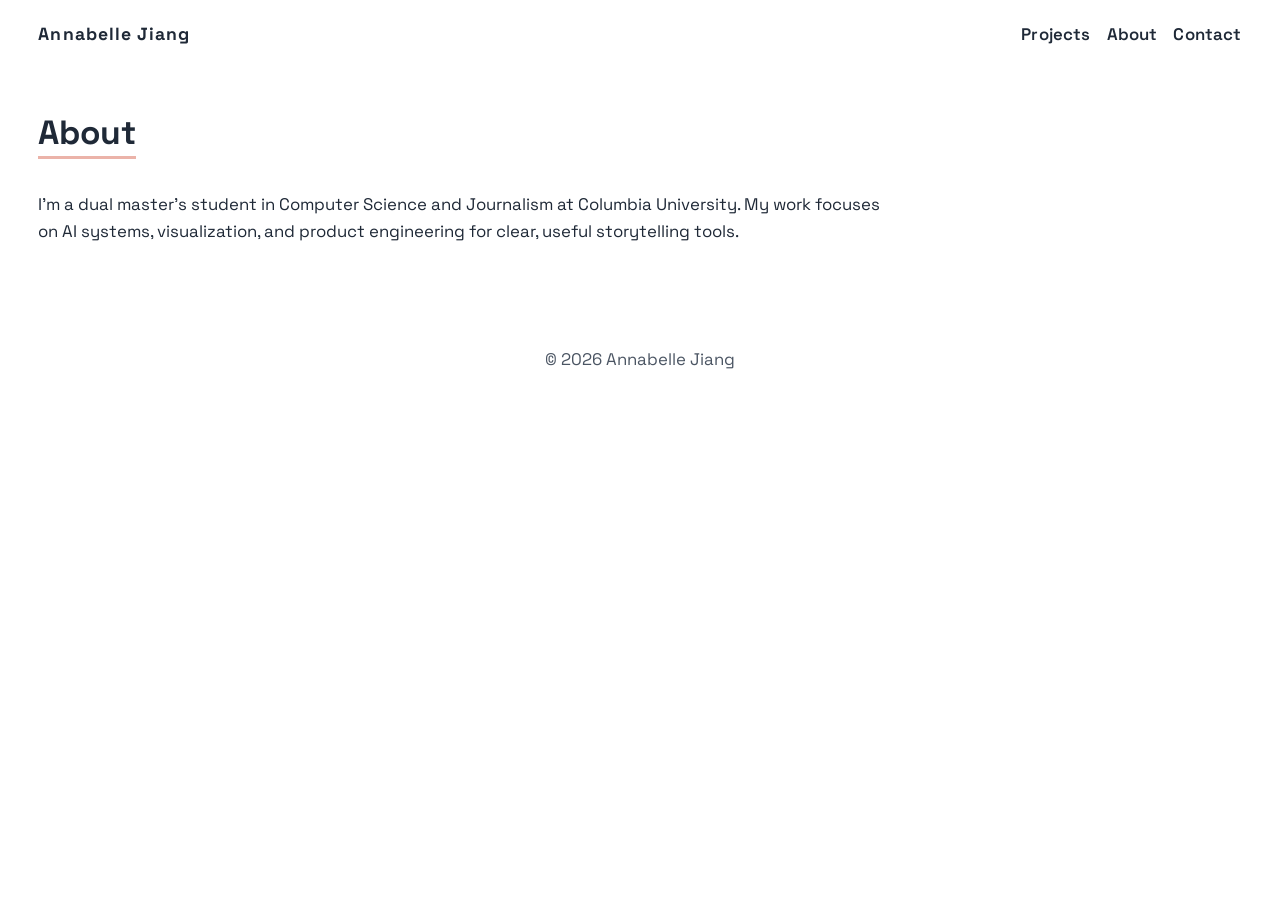
==== about.html @ 4fec1f87 "Initial portfolio site" ====
<!DOCTYPE html>
<html lang="en">
  <head>
    <meta charset="UTF-8" />
    <meta name="viewport" content="width=device-width, initial-scale=1.0" />
    <title>About | Annabelle Jiang</title>
    <meta name="description" content="About Annabelle Jiang." />
    <link rel="preconnect" href="https://fonts.googleapis.com" />
    <link rel="preconnect" href="https://fonts.gstatic.com" crossorigin />
    <link
      href="https://fonts.googleapis.com/css2?family=Space+Grotesk:wght@400;500;700&family=IBM+Plex+Mono:wght@400;500&display=swap"
      rel="stylesheet"
    />
    <link rel="stylesheet" href="styles.css" />
  </head>
  <body>
    <header class="hero" id="top">
      <nav class="nav">
        <a class="logo" href="index.html">Annabelle Jiang</a>
        <div class="nav-links">
          <div class="nav-dropdown">
            <a class="nav-link-btn" href="index.html#projects">Projects</a>
            <div class="dropdown-menu">
              <a href="index.html#projects">All</a>
              <a href="index.html?filter=cs#projects">CS</a>
              <a href="index.html?filter=journalism#projects">Journalism</a>
            </div>
          </div>
          <a href="about.html">About</a>
          <a href="contact.html">Contact</a>
        </div>
      </nav>
    </header>

    <main>
      <section class="section container">
        <h1 class="section-title">About</h1>
        <p>
          I’m a dual master’s student in Computer Science and Journalism at
          Columbia University. My work focuses on AI systems, visualization, and
          product engineering for clear, useful storytelling tools.
        </p>
      </section>
    </main>

    <footer class="footer">
      <p>&copy; <span id="year"></span> Annabelle Jiang</p>
    </footer>

    <script src="script.js"></script>
  </body>
</html>
---- styles.css ----
:root {
  --bg: #ffffff;
  --surface: rgba(255, 255, 255, 0.88);
  --text: #1f2937;
  --muted: #4b5563;
  --accent: #ebb3a9;
  --accent-2: #ebb3a9;
  --accent-soft: #fdf3f1;
  --border: #d1d5db;
  --shadow: 0 10px 22px rgba(31, 41, 55, 0.08);
  --radius: 10px;
}

* {
  box-sizing: border-box;
}

html {
  scroll-behavior: smooth;
}

body {
  margin: 0;
  font-family: "Space Grotesk", sans-serif;
  color: var(--text);
  background: var(--bg);
  line-height: 1.6;
  font-size: 1.05rem;
}

a {
  color: var(--accent-2);
  text-decoration: none;
}

a:hover {
  text-decoration: underline;
}

u {
  text-decoration-color: var(--accent);
  text-decoration-thickness: 2px;
  text-underline-offset: 2px;
}

.container {
  width: min(1240px, 94vw);
  margin: 0 auto;
}

.nav {
  width: min(1240px, 94vw);
  margin: 0 auto;
  padding: 1.25rem 0;
  display: flex;
  align-items: center;
  justify-content: space-between;
  position: relative;
  z-index: 20;
}

.logo {
  font-weight: 700;
  font-size: 1.1rem;
  letter-spacing: 0.06em;
  color: var(--text);
}

.nav-links {
  display: flex;
  gap: 1rem;
  align-items: center;
}

.nav-links a {
  color: var(--text);
  font-weight: 600;
  letter-spacing: 0.01em;
}

.nav-links a:hover {
  color: var(--accent-2);
  text-decoration: none;
}

.nav-dropdown {
  position: relative;
}

.nav-link-btn {
  display: inline-flex;
  align-items: center;
}

.dropdown-menu {
  position: absolute;
  top: calc(100% + 0.35rem);
  left: 0;
  min-width: 140px;
  background: #fff;
  border: 1px solid var(--border);
  border-radius: 8px;
  box-shadow: var(--shadow);
  padding: 0.3rem;
  display: none;
  z-index: 10;
}

.dropdown-menu a {
  display: block;
  padding: 0.35rem 0.5rem;
  border-radius: 6px;
  font-size: 0.88rem;
}

.dropdown-menu a:hover {
  background: var(--accent-soft);
}

.nav-dropdown:hover .dropdown-menu,
.nav-dropdown:focus-within .dropdown-menu {
  display: block;
}

.hero {
  position: relative;
  min-height: auto;
  overflow: visible;
}

.hero-content {
  padding: 3rem 0 1.1rem;
  position: relative;
  z-index: 1;
}

.hero-layout {
  display: grid;
  grid-template-columns: minmax(0, 1fr) 380px;
  align-items: center;
  gap: 1rem;
}

.hero-copy {
  display: flex;
  flex-direction: column;
  justify-content: center;
  gap: 0.45rem;
}

.profile-image {
  width: 100%;
  max-width: 380px;
  aspect-ratio: 1 / 1;
  object-fit: cover;
  border-radius: 20px;
  border: 1px solid var(--border);
  box-shadow: var(--shadow);
  justify-self: end;
}

.eyebrow {
  margin: 0;
  font-family: "IBM Plex Mono", monospace;
  color: var(--accent-2);
  font-size: 0.9rem;
  font-weight: 500;
  text-transform: uppercase;
  letter-spacing: 0.11em;
}

h1 {
  font-size: clamp(2rem, 6vw, 4rem);
  line-height: 1.1;
  margin: 0.6rem 0 0;
  max-width: 18ch;
  letter-spacing: -0.015em;
  text-wrap: balance;
}

.hero-subline {
  margin: 0;
  max-width: 68ch;
  color: var(--muted);
  font-size: 0.98rem;
  font-weight: 400;
}

.hero-text {
  max-width: 68ch;
  color: var(--muted);
  font-size: 0.98rem;
  font-weight: 400;
  margin: 0;
}

.cta-row {
  margin-top: 1.8rem;
  display: flex;
  gap: 0.8rem;
  flex-wrap: wrap;
}

.btn {
  display: inline-block;
  padding: 0.7rem 1.1rem;
  border-radius: 999px;
  font-weight: 600;
  transition: transform 0.2s ease, box-shadow 0.2s ease;
}

.btn:hover {
  transform: translateY(-2px);
  text-decoration: none;
}

.btn-primary {
  background: var(--accent);
  color: #0b1220;
  box-shadow: var(--shadow);
}

.btn-secondary {
  background: transparent;
  border: 1px solid var(--border);
  color: var(--text);
}

.btn-icon {
  display: inline-flex;
  align-items: center;
  gap: 0.4rem;
}

.btn-icon svg {
  width: 0.95rem;
  height: 0.95rem;
  fill: currentColor;
  flex: 0 0 auto;
  display: block;
  overflow: visible;
  shape-rendering: geometricPrecision;
}

.hero-orb {
  display: none;
}

.section {
  padding: 2.2rem 0;
}

#projects {
  padding-top: 1.2rem;
}

.section-title {
  font-size: clamp(1.4rem, 4vw, 2.1rem);
  margin-bottom: 1rem;
  line-height: 1.2;
  letter-spacing: -0.01em;
  text-wrap: balance;
  display: inline-block;
  border-bottom: 3px solid var(--accent);
  padding-bottom: 0.15rem;
}

.section p {
  max-width: 78ch;
  font-size: 1.05rem;
}

.projects-intro {
  margin-bottom: 0.7rem;
}

.project-tabs {
  display: flex;
  gap: 0.65rem;
  flex-wrap: wrap;
  margin-bottom: 1.2rem;
}

.project-tab {
  appearance: none;
  font-family: inherit;
  font-size: 0.78rem;
  cursor: pointer;
  border: 1px solid var(--border);
  border-radius: 8px;
  padding: 0.35rem 0.85rem;
  background: #fff;
  color: var(--text);
  font-weight: 600;
}

.project-tab:hover {
  border-color: var(--accent-2);
  text-decoration: none;
}

.project-tab.active {
  background: var(--accent);
  border-color: #d9d9d9;
}

.group-kicker {
  margin: 0 0 0.55rem;
  font-family: "Space Grotesk", sans-serif;
  font-size: 0.74rem;
  line-height: 1;
  text-transform: uppercase;
  letter-spacing: 0.08em;
  color: var(--muted);
}

.card .group-kicker {
  font-size: 0.74rem;
  line-height: 1;
}

.grid {
  display: grid;
  gap: 1rem;
}

.projects-grid {
  grid-template-columns: repeat(auto-fit, minmax(220px, 260px));
  gap: 0.85rem;
}

.card {
  background: var(--surface);
  border: 0.8px solid var(--border);
  border-radius: var(--radius);
  padding: 0.75rem;
  box-shadow: var(--shadow);
  transition: transform 0.22s ease, box-shadow 0.22s ease;
  aspect-ratio: 1 / 1;
  display: flex;
  flex-direction: column;
  overflow-y: auto;
  overflow-x: hidden;
  font-size: 0.8rem;
  line-height: 1.28;
}

.project-card:hover {
  transform: translateY(-6px);
  background: var(--accent-soft);
  box-shadow: 0 16px 28px rgba(31, 41, 55, 0.12);
}

.card h3 {
  margin-top: 0;
  font-size: 1.2rem;
  letter-spacing: -0.01em;
}

.card h4 {
  margin-top: 0;
  margin-bottom: 0.4rem;
  font-size: 1rem;
  letter-spacing: -0.01em;
}

.work-title-link {
  color: var(--text);
  text-decoration: none;
}

.work-title-link:hover {
  color: var(--accent-2);
  text-decoration: underline;
}

.project-card > p:not(.group-kicker):not(.stack) {
  font-size: 0.92rem;
  line-height: 1.34;
  margin-top: 0.1rem;
  margin-bottom: 0.2rem;
}

.card-image {
  width: 100%;
  aspect-ratio: 16 / 8;
  object-fit: cover;
  border-radius: 8px;
  margin: 0.08rem 0 0.35rem;
}

.stack {
  font-family: "Space Grotesk", sans-serif;
  font-size: 0.7rem;
  line-height: 1.1;
  color: var(--muted);
  margin-top: 0.38rem;
}

.card .stack {
  font-size: 0.7rem;
  line-height: 1.1;
}

.card-links {
  display: flex;
  gap: 1rem;
  margin-top: 0.35rem;
  flex-wrap: wrap;
  font-size: 0.74rem;
}

.card-links a {
  display: inline-flex;
  align-items: center;
  justify-content: center;
  padding: 0.28rem 0.6rem;
  border: 1px solid var(--border);
  border-radius: 6px;
  background: #fff;
  color: var(--text);
  text-decoration: none;
  font-weight: 600;
}

.card-links a:hover {
  border-color: #d9d9d9;
  background: var(--accent);
  color: #0b1220;
  text-decoration: none;
}

.project-card.is-hidden {
  display: none;
}

.skills {
  list-style: none;
  margin: 0;
  padding: 0;
  display: flex;
  flex-wrap: wrap;
  gap: 0.6rem;
}

.skills li {
  border: 1px solid var(--border);
  border-radius: 999px;
  padding: 0.45rem 0.8rem;
  background: #f9fafb;
  font-weight: 600;
}

.footer {
  padding: 2rem 0 3rem;
  text-align: center;
  color: var(--muted);
}

.reveal {
  opacity: 0;
  transform: translateY(10px);
  animation: rise 0.6s ease forwards;
}

.reveal:nth-of-type(2) {
  animation-delay: 0.08s;
}

.reveal:nth-of-type(3) {
  animation-delay: 0.16s;
}

@keyframes rise {
  to {
    opacity: 1;
    transform: translateY(0);
  }
}

@media (max-width: 760px) {
  .nav {
    flex-direction: column;
    gap: 0.8rem;
  }

  .hero-layout {
    grid-template-columns: 1fr;
  }

  .profile-image {
    justify-self: start;
    max-width: 300px;
  }

  .hero {
    min-height: auto;
  }

  .hero-content {
    padding-top: 2rem;
    padding-bottom: 0.8rem;
  }

  h1,
  .hero-subline,
  .hero-text,
  .section p {
    max-width: 100%;
  }
}
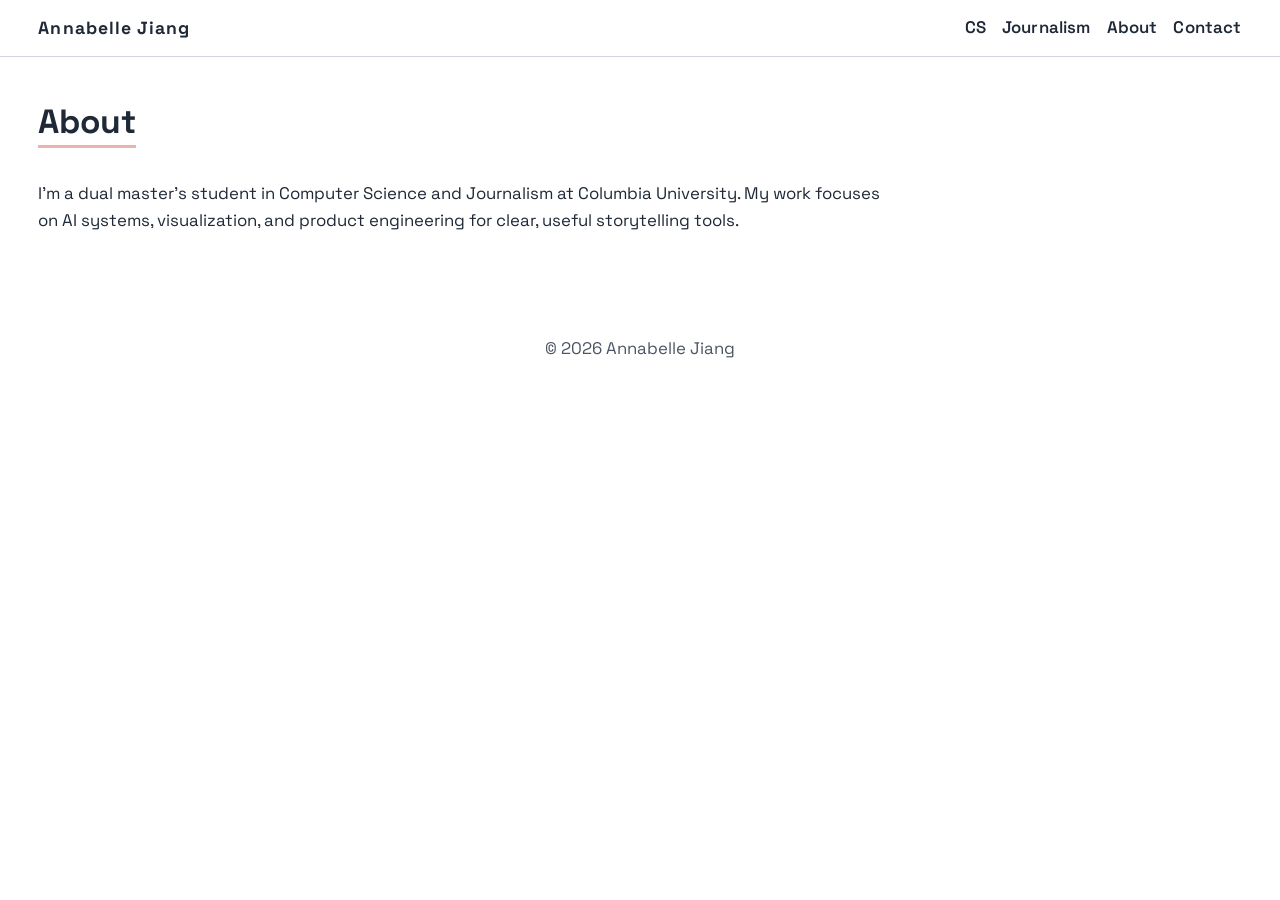
==== commit ce3ef2f5: "Rebuild homepage as a single-page scroll site with a 3D hero - Interactive Three.js point cloud in t" ====
--- a/about.html
+++ b/about.html
@@ -12,25 +12,20 @@
       rel="stylesheet"
     />
     <link rel="stylesheet" href="styles.css" />
+    <script>document.documentElement.classList.add("js");</script>
   </head>
   <body>
-    <header class="hero" id="top">
+    <div class="nav-bar">
       <nav class="nav">
-        <a class="logo" href="index.html">Annabelle Jiang</a>
+        <a class="logo" href="index.html#top">Annabelle Jiang</a>
         <div class="nav-links">
-          <div class="nav-dropdown">
-            <a class="nav-link-btn" href="index.html#projects">Projects</a>
-            <div class="dropdown-menu">
-              <a href="index.html#projects">All</a>
-              <a href="index.html?filter=cs#projects">CS</a>
-              <a href="index.html?filter=journalism#projects">Journalism</a>
-            </div>
-          </div>
-          <a href="about.html">About</a>
-          <a href="contact.html">Contact</a>
+          <a href="index.html#cs">CS</a>
+          <a href="index.html#journalism">Journalism</a>
+          <a href="index.html#about">About</a>
+          <a href="index.html#contact">Contact</a>
         </div>
       </nav>
-    </header>
+    </div>
 
     <main>
       <section class="section container">
--- a/styles.css
+++ b/styles.css
@@ -509,3 +509,549 @@
     max-width: 100%;
   }
 }
+
+.portfolio-card {
+  max-width: 700px;
+  margin: 30px 0;
+  padding: 20px 25px;
+  background-color: #ffffff;
+  border: 0.8px solid var(--border);
+  border-radius: 12px;
+  box-shadow: var(--shadow);
+}
+
+.portfolio-card h2 {
+  text-align: left;
+  margin-top: 0;
+  font-size: 1.35rem;
+  line-height: 1.3;
+  letter-spacing: -0.01em;
+  color: var(--text);
+}
+
+.portfolio-card p {
+  font-size: 1rem;
+  line-height: 1.5;
+  color: var(--muted);
+}
+
+a.button {
+  display: inline-block;
+  font-size: 1rem;
+  font-weight: 600;
+  text-decoration: none;
+  padding: 12px 22px;
+  background-color: #fee1ed;
+  border-radius: 12px;
+  color: #6b5b73;
+  transition: background-color 0.3s, transform 0.2s;
+  margin-top: 10px;
+}
+
+a.button:hover {
+  background-color: #fcd6c3;
+  transform: scale(1.05);
+  text-decoration: none;
+}
+
+/* ==========================================================================
+   Single-page shell: sticky nav, 3D hero, split tracks
+   ========================================================================== */
+
+:root {
+  --cs: #5b5470;
+  --cs-soft: #f2f0f8;
+  --jr: #b9614f;
+  --jr-soft: #fdf1ee;
+  --nav-h: 68px;
+}
+
+section[id],
+header[id] {
+  scroll-margin-top: calc(var(--nav-h) + 12px);
+}
+
+.scroll-progress {
+  position: fixed;
+  top: 0;
+  left: 0;
+  right: 0;
+  height: 3px;
+  z-index: 60;
+  pointer-events: none;
+}
+
+#scroll-bar {
+  display: block;
+  height: 100%;
+  width: 100%;
+  transform: scaleX(0);
+  transform-origin: 0 50%;
+  background: linear-gradient(90deg, var(--cs), var(--accent), var(--jr));
+}
+
+.nav-bar {
+  position: sticky;
+  top: 0;
+  z-index: 50;
+  background: rgba(255, 255, 255, 0.82);
+  backdrop-filter: blur(12px);
+  -webkit-backdrop-filter: blur(12px);
+  border-bottom: 1px solid var(--border);
+}
+
+.nav-bar .nav {
+  padding: 0.85rem 0;
+}
+
+.nav-links a {
+  position: relative;
+  padding-bottom: 2px;
+}
+
+.nav-links a::after {
+  content: "";
+  position: absolute;
+  left: 0;
+  right: 0;
+  bottom: -2px;
+  height: 2px;
+  border-radius: 2px;
+  background: var(--accent);
+  transform: scaleX(0);
+  transform-origin: 0 50%;
+  transition: transform 0.28s ease;
+}
+
+.nav-links a:hover,
+.nav-links a.is-active {
+  text-decoration: none;
+  color: var(--text);
+}
+
+.nav-links a:hover::after,
+.nav-links a.is-active::after {
+  transform: scaleX(1);
+}
+
+/* ---- 3D hero ---- */
+
+.hero {
+  position: relative;
+  min-height: clamp(540px, 82vh, 880px);
+  display: flex;
+  flex-direction: column;
+  justify-content: center;
+  overflow: hidden;
+}
+
+#hero-canvas {
+  position: absolute;
+  inset: 0;
+  width: 100%;
+  height: 100%;
+  z-index: 0;
+  cursor: grab;
+  touch-action: none;
+}
+
+#hero-canvas.is-grabbing {
+  cursor: grabbing;
+}
+
+#hero-canvas.is-inactive {
+  display: none;
+}
+
+/* Let drags reach the canvas everywhere except over actual content. */
+.hero .hero-content {
+  pointer-events: none;
+}
+
+.hero .hero-copy,
+.hero .profile-image {
+  pointer-events: auto;
+}
+
+.hero-copy {
+  background: linear-gradient(
+    100deg,
+    rgba(255, 255, 255, 0.95) 0%,
+    rgba(255, 255, 255, 0.9) 58%,
+    rgba(255, 255, 255, 0) 100%
+  );
+  border-radius: 18px;
+  padding: 1.1rem 1.3rem 1.3rem;
+  margin-left: -1.3rem;
+}
+
+.scroll-cue {
+  position: absolute;
+  left: 50%;
+  bottom: 1.4rem;
+  transform: translateX(-50%);
+  width: 26px;
+  height: 42px;
+  border: 2px solid var(--border);
+  border-radius: 14px;
+  z-index: 2;
+  display: flex;
+  justify-content: center;
+  padding-top: 7px;
+}
+
+.scroll-cue:hover {
+  border-color: var(--accent);
+  text-decoration: none;
+}
+
+.scroll-cue span {
+  width: 4px;
+  height: 8px;
+  border-radius: 2px;
+  background: var(--accent-2);
+  animation: cue 1.7s ease-in-out infinite;
+}
+
+@keyframes cue {
+  0%,
+  100% {
+    transform: translateY(0);
+    opacity: 1;
+  }
+  60% {
+    transform: translateY(12px);
+    opacity: 0.15;
+  }
+}
+
+/* ---- section lede ---- */
+
+.section-lede {
+  color: var(--muted);
+  max-width: 60ch;
+  margin: 0.6rem 0 0;
+}
+
+/* ---- split tracks ---- */
+
+.split {
+  display: flex;
+  gap: 0.9rem;
+  margin-top: 1.6rem;
+  min-height: 340px;
+}
+
+.split-pane {
+  flex: 1 1 0;
+  position: relative;
+  display: flex;
+  flex-direction: column;
+  justify-content: flex-end;
+  gap: 0.45rem;
+  padding: 1.7rem;
+  border: 1px solid var(--border);
+  border-radius: 18px;
+  color: var(--text);
+  text-decoration: none;
+  overflow: hidden;
+  transition: flex-grow 0.55s cubic-bezier(0.2, 0.7, 0.3, 1),
+    opacity 0.35s ease, box-shadow 0.35s ease;
+}
+
+.split-pane::before {
+  content: attr(data-watermark);
+  position: absolute;
+  top: -0.35em;
+  right: 0.1em;
+  font-size: 9rem;
+  font-weight: 700;
+  line-height: 1;
+  opacity: 0.07;
+  pointer-events: none;
+}
+
+.split-cs {
+  background: linear-gradient(155deg, var(--cs-soft) 0%, #ffffff 72%);
+}
+
+.split-journalism {
+  background: linear-gradient(155deg, var(--jr-soft) 0%, #ffffff 72%);
+}
+
+.split.is-engaged .split-pane {
+  flex-grow: 0.78;
+  opacity: 0.7;
+}
+
+.split .split-pane:hover,
+.split .split-pane:focus-visible {
+  flex-grow: 1.45;
+  opacity: 1;
+  text-decoration: none;
+  box-shadow: 0 18px 34px rgba(31, 41, 55, 0.14);
+}
+
+.split-index {
+  font-family: "IBM Plex Mono", monospace;
+  font-size: 0.78rem;
+  letter-spacing: 0.16em;
+  color: var(--muted);
+}
+
+.split-title {
+  font-size: clamp(1.5rem, 3.4vw, 2.5rem);
+  font-weight: 700;
+  line-height: 1.05;
+  letter-spacing: -0.02em;
+}
+
+.split-cs .split-title {
+  color: var(--cs);
+}
+
+.split-journalism .split-title {
+  color: var(--jr);
+}
+
+.split-desc {
+  color: var(--muted);
+  font-size: 0.95rem;
+  max-width: 36ch;
+}
+
+.split-cue {
+  margin-top: 0.5rem;
+  font-weight: 600;
+  font-size: 0.9rem;
+}
+
+.split-cue::after {
+  content: "\2193";
+  display: inline-block;
+  margin-left: 0.4em;
+  transition: transform 0.3s ease;
+}
+
+.split-cs .split-cue {
+  color: var(--cs);
+}
+
+.split-journalism .split-cue {
+  color: var(--jr);
+}
+
+.split-pane:hover .split-cue::after {
+  transform: translateY(4px);
+}
+
+/* ---- track sections ---- */
+
+.track {
+  border-radius: 22px;
+  padding: 2rem 1.6rem 2.4rem;
+  margin-top: 1.6rem;
+}
+
+.track-cs {
+  background: linear-gradient(180deg, var(--cs-soft) 0%, #ffffff 62%);
+}
+
+.track-journalism {
+  background: linear-gradient(180deg, var(--jr-soft) 0%, #ffffff 62%);
+}
+
+.track-head {
+  border-left: 3px solid var(--accent);
+  padding-left: 1rem;
+  margin-bottom: 1.4rem;
+}
+
+.track-cs .track-head {
+  border-left-color: var(--cs);
+}
+
+.track-journalism .track-head {
+  border-left-color: var(--jr);
+}
+
+.track-index {
+  font-family: "IBM Plex Mono", monospace;
+  font-size: 0.78rem;
+  letter-spacing: 0.16em;
+  color: var(--muted);
+  margin: 0 0 0.2rem;
+}
+
+.track .section-title {
+  margin-bottom: 0;
+}
+
+.track-cs .section-title {
+  border-bottom-color: var(--cs);
+}
+
+.track-journalism .section-title {
+  border-bottom-color: var(--jr);
+}
+
+/* ---- work cards ---- */
+
+.work-grid {
+  grid-template-columns: repeat(auto-fit, minmax(280px, 1fr));
+  gap: 1rem;
+}
+
+.card.work-card {
+  aspect-ratio: auto;
+  overflow: visible;
+  padding: 1.15rem 1.2rem 1.25rem;
+  font-size: 0.95rem;
+  line-height: 1.5;
+  background: #ffffff;
+  transition: transform 0.22s ease, box-shadow 0.22s ease;
+}
+
+.card.work-card:hover {
+  transform: translateY(-6px);
+  box-shadow: 0 16px 28px rgba(31, 41, 55, 0.12);
+}
+
+.card.work-card h4 {
+  font-size: 1.12rem;
+  line-height: 1.3;
+  margin-bottom: 0.5rem;
+}
+
+.card.work-card .stack {
+  font-size: 0.76rem;
+  margin-top: auto;
+  padding-top: 0.6rem;
+}
+
+.card.work-card .card-links {
+  font-size: 0.82rem;
+  margin-top: 0.6rem;
+}
+
+.card.work-card .card-image {
+  aspect-ratio: 16 / 9;
+  margin-bottom: 0.7rem;
+}
+
+.contact-list p {
+  margin: 0.35rem 0;
+}
+
+/* ---- scroll-triggered reveal (only when JS is running) ---- */
+
+.js .reveal {
+  opacity: 0;
+  transform: translateY(18px);
+  animation: none;
+  transition: opacity 0.7s ease, transform 0.7s cubic-bezier(0.2, 0.7, 0.3, 1);
+}
+
+.js .reveal.is-visible {
+  opacity: 1;
+  transform: none;
+}
+
+@media (prefers-reduced-motion: reduce) {
+  .js .reveal {
+    opacity: 1;
+    transform: none;
+    transition: none;
+  }
+
+  .scroll-cue span {
+    animation: none;
+  }
+}
+
+@media (min-width: 900px) {
+  .work-card-feature {
+    grid-column: span 2;
+  }
+}
+
+@media (max-width: 760px) {
+  .nav-bar .nav {
+    flex-direction: row;
+    gap: 0.6rem;
+  }
+
+  .nav-links {
+    gap: 0.7rem;
+    font-size: 0.9rem;
+  }
+
+  .logo {
+    font-size: 0.95rem;
+  }
+
+  .hero {
+    min-height: auto;
+    padding-bottom: 3rem;
+  }
+
+  .hero-copy {
+    margin-left: 0;
+    padding: 1rem;
+    background: rgba(255, 255, 255, 0.9);
+  }
+
+  .logo {
+    white-space: nowrap;
+  }
+
+  .nav-bar .nav {
+    flex-wrap: wrap;
+    row-gap: 0.4rem;
+  }
+
+  .split {
+    flex-direction: column;
+    min-height: 0;
+  }
+
+  .split-pane,
+  .split.is-engaged .split-pane,
+  .split .split-pane:hover {
+    flex: 1 1 auto;
+    opacity: 1;
+    min-height: 210px;
+  }
+
+  .split-pane::before {
+    font-size: 6rem;
+  }
+
+  .track {
+    padding: 1.4rem 1rem 1.8rem;
+  }
+
+  .scroll-cue {
+    display: none;
+  }
+}
+
+.hero-hint {
+  position: absolute;
+  right: 1.4rem;
+  bottom: 1.4rem;
+  z-index: 2;
+  font-family: "IBM Plex Mono", monospace;
+  font-size: 0.72rem;
+  letter-spacing: 0.1em;
+  text-transform: uppercase;
+  color: var(--muted);
+  opacity: 0.7;
+  pointer-events: none;
+}
+
+@media (max-width: 760px) {
+  .hero-hint {
+    display: none;
+  }
+}
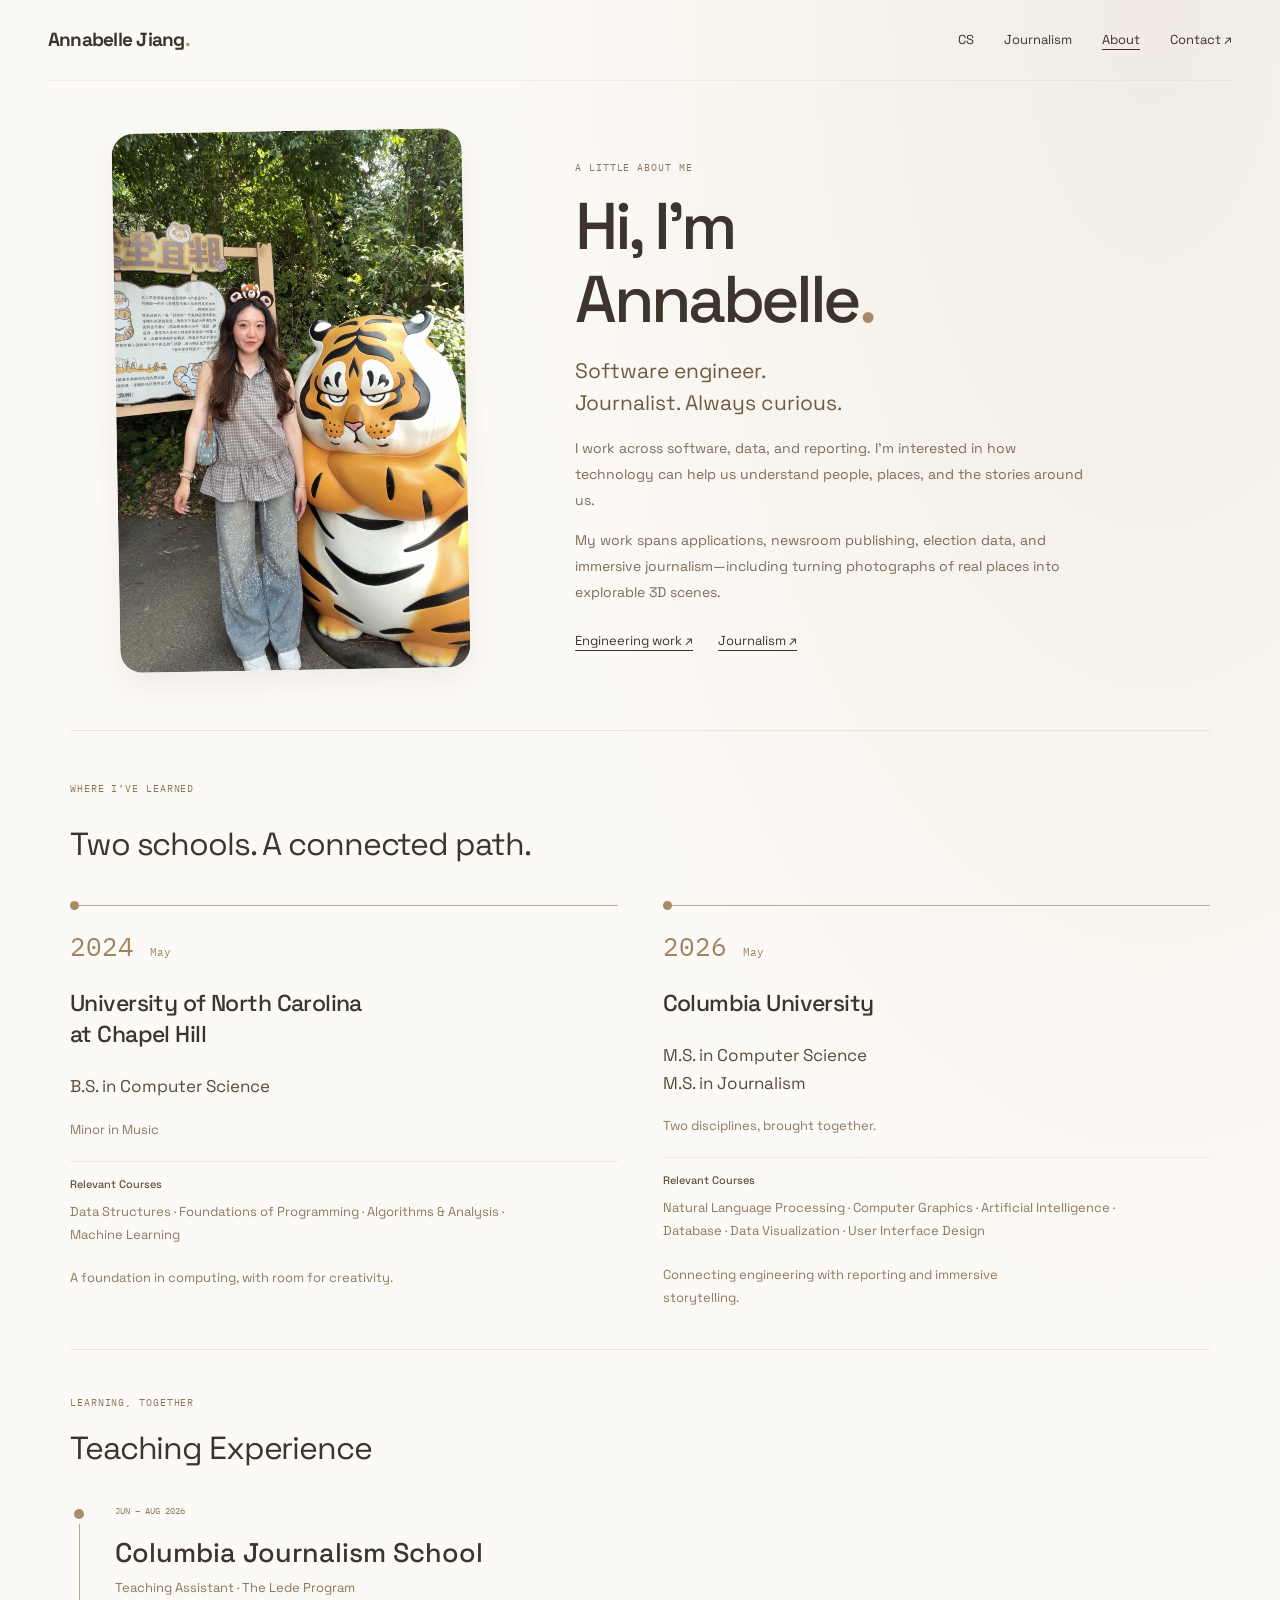
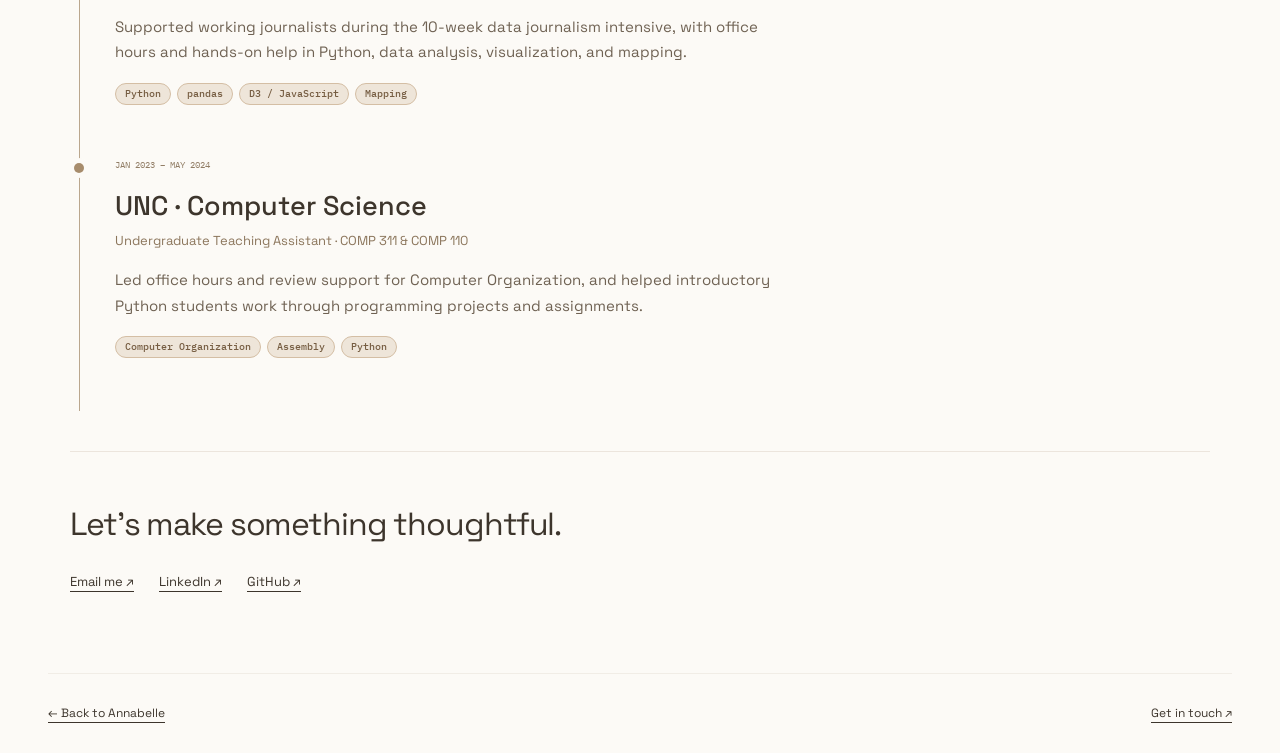
==== commit 5f6e656a: "Build interactive portfolio collections and About page" ====
--- a/about.html
+++ b/about.html
@@ -1,47 +1 @@
-<!DOCTYPE html>
-<html lang="en">
-  <head>
-    <meta charset="UTF-8" />
-    <meta name="viewport" content="width=device-width, initial-scale=1.0" />
-    <title>About | Annabelle Jiang</title>
-    <meta name="description" content="About Annabelle Jiang." />
-    <link rel="preconnect" href="https://fonts.googleapis.com" />
-    <link rel="preconnect" href="https://fonts.gstatic.com" crossorigin />
-    <link
-      href="https://fonts.googleapis.com/css2?family=Space+Grotesk:wght@400;500;700&family=IBM+Plex+Mono:wght@400;500&display=swap"
-      rel="stylesheet"
-    />
-    <link rel="stylesheet" href="styles.css" />
-    <script>document.documentElement.classList.add("js");</script>
-  </head>
-  <body>
-    <div class="nav-bar">
-      <nav class="nav">
-        <a class="logo" href="index.html#top">Annabelle Jiang</a>
-        <div class="nav-links">
-          <a href="index.html#cs">CS</a>
-          <a href="index.html#journalism">Journalism</a>
-          <a href="index.html#about">About</a>
-          <a href="index.html#contact">Contact</a>
-        </div>
-      </nav>
-    </div>
-
-    <main>
-      <section class="section container">
-        <h1 class="section-title">About</h1>
-        <p>
-          I’m a dual master’s student in Computer Science and Journalism at
-          Columbia University. My work focuses on AI systems, visualization, and
-          product engineering for clear, useful storytelling tools.
-        </p>
-      </section>
-    </main>
-
-    <footer class="footer">
-      <p>&copy; <span id="year"></span> Annabelle Jiang</p>
-    </footer>
-
-    <script src="script.js"></script>
-  </body>
-</html>
+<!doctype html><html lang="en"><head><meta charset="utf-8"><meta name="viewport" content="width=device-width,initial-scale=1"><title>About · Annabelle Jiang</title><meta name="description" content="About Annabelle Jiang — software engineering, journalism, and education."><link rel="preconnect" href="https://fonts.googleapis.com"><link href="https://fonts.googleapis.com/css2?family=Space+Grotesk:wght@400;500;700&family=IBM+Plex+Mono&display=swap" rel="stylesheet"><link rel="stylesheet" href="collections.css"></head><body class="collection-page about"><a class="skip" href="#about-intro">Skip to collection</a><header><a class="brand" href="index.html">Annabelle Jiang<span>.</span></a><nav aria-label="Main navigation"><a href="cs.html">CS</a><a href="journalism.html" >Journalism</a><a href="about.html" aria-current="page">About</a><a href="index.html#contact">Contact ↗</a></nav></header><main><section class="about-intro" id="about-intro" aria-labelledby="about-title"><figure class="profile-photo"><img src="media/IMG_3473.jpg" width="1320" height="2032" alt="Annabelle Jiang standing beside a tiger sculpture" fetchpriority="high"></figure><div><p class="eyebrow">A little about me</p><h1 id="about-title">Hi, I’m<br>Annabelle<span>.</span></h1><p class="about-lead">Software engineer.<br>Journalist. Always curious.</p><p>I work across software, data, and reporting. I’m interested in how technology can help us understand people, places, and the stories around us.</p><p>My work spans applications, newsroom publishing, election data, and immersive journalism—including turning photographs of real places into explorable 3D scenes.</p><div class="about-links"><a href="cs.html">Engineering work ↗</a><a href="journalism.html">Journalism ↗</a></div></div></section><section class="education" aria-labelledby="education-title"><p class="eyebrow">Where I’ve learned</p><h2 id="education-title">Two schools. A connected path.</h2><div class="education-path"><article><p class="education-year">2024 <span>May</span></p><div><h3>University of North Carolina<br>at Chapel Hill</h3><p class="education-degree">B.S. in Computer Science</p><p>Minor in Music</p><div class="relevant-courses"><h4>Relevant Courses</h4><p>Data Structures · Foundations of Programming · Algorithms &amp; Analysis · Machine Learning</p></div><span class="education-caption">A foundation in computing, with room for creativity.</span></div></article><article><p class="education-year">2026 <span>May</span></p><div><h3>Columbia University</h3><p class="education-degree">M.S. in Computer Science<br>M.S. in Journalism</p><p>Two disciplines, brought together.</p><div class="relevant-courses"><h4>Relevant Courses</h4><p>Natural Language Processing · Computer Graphics · Artificial Intelligence · Database · Data Visualization · User Interface Design</p></div><span class="education-caption">Connecting engineering with reporting and immersive storytelling.</span></div></article></div></section><section class="about-teaching" aria-labelledby="ta-title"><p class="eyebrow">Learning, together</p><h2 id="ta-title">Teaching Experience</h2><div class="experience-timeline"><article class="work-entry"><div class="entry-label">Jun – Aug 2026</div><h3>Columbia Journalism School</h3><p class="experience-role">Teaching Assistant · The Lede Program</p><p class="entry-description">Supported working journalists during the 10-week data journalism intensive, with office hours and hands-on help in Python, data analysis, visualization, and mapping.</p><div class="technology-tags" aria-label="Teaching topics"><span class="technology-tag">Python</span><span class="technology-tag">pandas</span><span class="technology-tag">D3 / JavaScript</span><span class="technology-tag">Mapping</span></div></article><article class="work-entry"><div class="entry-label">Jan 2023 – May 2024</div><h3>UNC · Computer Science</h3><p class="experience-role">Undergraduate Teaching Assistant · COMP 311 &amp; COMP 110</p><p class="entry-description">Led office hours and review support for Computer Organization, and helped introductory Python students work through programming projects and assignments.</p><div class="technology-tags" aria-label="Teaching topics"><span class="technology-tag">Computer Organization</span><span class="technology-tag">Assembly</span><span class="technology-tag">Python</span></div></article></div></section><section class="about-contact"><h2>Let’s make something thoughtful.</h2><div class="about-links"><a href="mailto:alj2162@columbia.edu">Email me ↗</a><a href="https://www.linkedin.com/in/annabellejiang" target="_blank" rel="noreferrer">LinkedIn ↗</a><a href="https://github.com/annabellelj" target="_blank" rel="noreferrer">GitHub ↗</a></div></section></main><footer><a href="index.html">← Back to Annabelle</a><a href="mailto:alj2162@columbia.edu">Get in touch ↗</a></footer></body></html>
--- a/collections.css
+++ b/collections.css
@@ -0,0 +1,38 @@
+:root{font-family:'Space Grotesk',sans-serif;color:#3d352c;background:#fcfaf6;font-synthesis:none;line-height:1.6}*{box-sizing:border-box}html{scroll-behavior:smooth}body{margin:0;background:radial-gradient(ellipse at 90% 0%,#e7ded080,transparent 40%)}a{color:inherit;text-underline-offset:5px}button{font:inherit;cursor:pointer}header,footer{max-width:1240px;width:calc(100% - 96px);margin:auto;display:flex;justify-content:space-between;align-items:center;padding:25px 0;border-bottom:1px solid #d3c5b644}.brand{text-decoration:none;font-weight:700;letter-spacing:-.04em;font-size:19px}.brand span{color:#b49978}nav{display:flex;gap:30px;font-size:13px}nav a{text-decoration:none}nav a[aria-current]{text-decoration:underline}main{width:min(1140px,calc(100% - 96px));margin:auto}.collection-intro{display:flex;justify-content:space-between;align-items:center;padding:50px 0 35px;gap:25px}.eyebrow{font:400 10px/1.6 'IBM Plex Mono',monospace;letter-spacing:.09em;text-transform:uppercase;color:#8c765c}h1{font-size:clamp(36px,5vw,66px);line-height:1.1;letter-spacing:-.055em;font-weight:500;margin:18px 0}h1 span{color:#a88b66}.collection-intro p:not(.eyebrow){font-size:15px;color:#827565;line-height:1.8}.collection-intro img{height:225px;width:180px;object-fit:contain;filter:drop-shadow(0 10px 15px #75573811)}.collection-toolbar{display:flex;justify-content:space-between;align-items:center;gap:20px;margin:0 0 28px;border-top:1px solid #b7a28a55;padding-top:22px}.filters{display:flex;gap:8px;flex-wrap:wrap}.filters button{padding:8px 15px;border:1px solid transparent;border-radius:30px;background:transparent;color:#897660;font-size:12px}.filters button[aria-pressed=true]{background:#514335;color:#fffaf2}.filters button:hover:not(:disabled){border-color:#b7a28a}.filters button:disabled{cursor:default}#result-count,.list-header>span{font:400 10px 'IBM Plex Mono',monospace;color:#95826d;white-space:nowrap}.engineering-grid{display:grid;grid-template-columns:1fr 1fr;gap:0 45px}.work-entry{padding:24px 0 30px;border-top:1px solid #d1c2ad66;min-width:0;transition:transform .25s}.work-entry[hidden]{display:none}.entry-label{display:flex;justify-content:space-between;gap:15px;font:400 9px/1.6 'IBM Plex Mono',monospace;color:#917d65;text-transform:uppercase}.work-entry h2{font-size:27px;letter-spacing:-.035em;font-weight:500;margin:15px 0 10px}.entry-description{font-size:15px;line-height:1.7;color:#6f6253;max-width:460px;margin-bottom:16px}.tech{font:400 10px/1.9 'IBM Plex Mono',monospace;color:#9a8267}details{margin-top:18px;border-top:1px solid #d6c9b844}summary{list-style:none;cursor:pointer;display:flex;justify-content:space-between;font-size:12px;padding:12px 0;color:#705942}summary::-webkit-details-marker{display:none}summary span{transition:transform .25s}details[open] summary span{transform:rotate(45deg)}details ul{padding-left:18px;font-size:13px;line-height:1.8;color:#7c6d5b}details li{margin-bottom:10px}.links{display:flex;gap:20px;font-size:12px;margin-top:12px}footer{border-top:1px solid #d3c5b644;border-bottom:0;margin-top:65px;font-size:12px;padding:30px 0}.skip{position:fixed;top:-100px;background:#514335;color:white;padding:12px;z-index:50}.skip:focus{top:10px}a:focus-visible,button:focus-visible,summary:focus-visible{outline:2px solid #a1805c;outline-offset:5px}.notebook-section{display:grid;grid-template-columns:.85fr 1.15fr;gap:70px;align-items:center;padding:32px 0 75px}.notebook-index h2{font-size:40px;line-height:1.1;letter-spacing:-.04em;font-weight:400;margin:18px 0}.notebook-index h2 em{font-family:Georgia,serif;color:#9a7a58}.notebook-index>p:not(.eyebrow){font-size:13px;color:#8d7b65}.notebook-tabs{margin-top:25px;display:flex;flex-direction:column;gap:4px}.notebook-tabs button{display:flex;align-items:center;gap:20px;padding:12px 0;border:0;border-bottom:1px solid #c9b69b44;color:#8e785d;background:transparent;font-size:13px;text-align:left}.notebook-tabs button span:first-child{font:10px 'IBM Plex Mono',monospace;opacity:.6}.notebook-tabs button span:last-child{margin-left:auto}.notebook-tabs button[aria-pressed=true]{color:#3f3427;border-bottom-color:#8e785d}.book-stage{perspective:1400px;padding:14px 10px}.notebook{position:relative;min-height:410px;background:#fffdf7;border-radius:3px 14px 14px 3px;box-shadow:3px 3px 0 #e0d6c4,6px 6px 0 #f5ecde,9px 9px 0 #d5c4a9,20px 28px 45px #74543116;transform:rotateY(-9deg) rotateZ(1.5deg);transform-style:preserve-3d;transition:transform .55s;isolation:isolate}.notebook:hover{transform:rotateY(-3deg) rotateZ(0)}.book-binding{position:absolute;left:-9px;top:20px;bottom:20px;width:20px;background:repeating-linear-gradient(to bottom,transparent 0 15px,#a89071 15px 19px,transparent 19px 35px);z-index:4;transform:translateZ(3px)}.notebook-page{padding:30px 32px 48px 38px;min-height:410px;background:linear-gradient(90deg,#b6a18511,transparent 8%),repeating-linear-gradient(to bottom,transparent 0 31px,#a4876010 31px 32px);position:relative;border-radius:inherit}.notebook-page[hidden]{display:none}.page-top{display:flex;justify-content:space-between;gap:15px;font:9px 'IBM Plex Mono',monospace;color:#a28a6a;border-bottom:1px solid #d4c2a666;padding-bottom:18px}.book-date{font-size:10px!important;margin-top:28px;color:#a38d71!important}.notebook-page h3{font:italic 29px/1.2 Georgia,serif;letter-spacing:-.025em;margin:16px 0}.notebook-page p{font-size:13px;line-height:1.85;color:#8a765c}.notebook-page a{font-size:12px;display:inline-block;margin-top:15px}.page-number{position:absolute;bottom:20px;left:38px;right:32px;display:flex;justify-content:space-between;font:9px 'IBM Plex Mono',monospace;color:#a78c67}.page-flap{position:absolute;inset:0;background:#f7efdf;border-radius:inherit;transform-origin:left;backface-visibility:hidden;opacity:0;z-index:3;pointer-events:none}.notebook.turning .page-flap{animation:page-turn .62s ease-in-out}.book-controls{display:flex;justify-content:center;align-items:center;gap:22px;margin-top:30px}.book-controls button{border:1px solid #c0aa8966;border-radius:50%;background:transparent;width:34px;height:34px;color:#806547}.book-controls button:disabled{opacity:.3;cursor:default}#page-status{font:10px 'IBM Plex Mono',monospace;color:#957e61}.list-header{display:flex;align-items:center;justify-content:space-between;border-bottom:1px solid #d3c5b677;padding-bottom:15px}.list-header h2{font-size:25px;font-weight:400;letter-spacing:-.03em}.journalism-entry{display:grid;grid-template-columns:240px 1fr;gap:40px;padding:35px 0;border-bottom:1px solid #d3c5b644;scroll-margin-top:30px}.journalism-entry>img{width:100%;height:170px;object-fit:cover;border-radius:3px}.journalism-entry h3{font-size:24px;font-weight:500;line-height:1.3;letter-spacing:-.025em;margin:12px 0}.journalism-entry p:not(.eyebrow):not(.tech){font-size:13px;line-height:1.8;color:#86745e;max-width:640px}.type-art{height:170px;display:flex;flex-direction:column;align-items:center;justify-content:center;background:#e7e7dd}.type-art span{font:italic 60px Georgia,serif;color:#9eac9c}.type-art small{font:8px 'IBM Plex Mono',monospace;letter-spacing:.08em;color:#8b927e}.type-art.research{background:#eee2d4}.type-art.research span{font-size:44px;color:#b49a7b}.read-link{font-size:12px}.teaching-note{padding:45px 0 0;max-width:680px}.teaching-note h2{font-size:24px;font-weight:400;letter-spacing:-.025em}.teaching-note p:not(.eyebrow){font-size:13px;color:#8a775f}.journalism button,.journalism a{cursor:url('media/cursors/pen-active.svg') 5 35,pointer}.cs button,.cs a{cursor:url('media/cursors/mouse-active.svg') 20 5,pointer}@keyframes page-turn{0%{opacity:1;transform:rotateY(0)}80%{opacity:1}100%{opacity:0;transform:rotateY(-170deg)}}@media(max-width:750px){header,footer,main{width:calc(100% - 40px)}nav{gap:18px;font-size:12px}.brand{font-size:17px}.collection-intro{padding:30px 0;align-items:start}.collection-intro img{height:150px;width:100px}.collection-intro p:not(.eyebrow){font-size:13px}h1{font-size:35px}.engineering-grid{grid-template-columns:1fr}.entry-label{font-size:8px}.collection-toolbar{align-items:start;gap:10px}.filters{gap:2px}.filters button{font-size:11px;padding:7px 10px}#result-count{padding-top:11px}.notebook-section{grid-template-columns:1fr;gap:15px;padding:0 0 45px}.notebook-index h2{font-size:30px}.notebook-tabs{flex-direction:row;gap:18px}.notebook-tabs button{font-size:11px;gap:6px;flex:1}.notebook-tabs button span:last-child{display:none}.notebook-index>p:not(.eyebrow){font-size:12px}.book-stage{padding:10px 6px}.notebook{transform:rotateY(-4deg) rotateZ(1deg)}.notebook-page{padding:25px 24px 50px 32px;min-height:390px}.notebook-page h3{font-size:27px}.journalism-entry{grid-template-columns:1fr;gap:16px}.journalism-entry>img,.type-art{height:180px}.journalism-entry h3{font-size:23px}.list-header h2{font-size:22px}}@media(prefers-reduced-motion:reduce){html{scroll-behavior:auto}*{transition:none!important;animation:none!important}.notebook,.notebook:hover{transform:none}.page-flap{display:none}}
+
+/* A tactile desktop for engineering previews, with the full index always available. */
+.workbench-section{display:grid;grid-template-columns:.8fr 1.2fr;gap:65px;align-items:center;padding:20px 0 70px}.workbench-copy h2{font-size:40px;line-height:1.13;font-weight:400;letter-spacing:-.04em;margin:16px 0}.workbench-copy h2 em{font-family:Georgia,serif;color:#9a7a58}.workbench-copy>p:not(.eyebrow){font-size:13px;color:#827565}.project-switcher{display:grid;margin:22px 0}.project-switcher button{border:0;border-bottom:1px solid #c9b69b55;background:transparent;text-align:left;color:#88765e;display:flex;align-items:center;gap:18px;padding:12px 0;font-size:13px;transition:color .2s,padding .2s}.project-switcher button>span:first-child{font:10px 'IBM Plex Mono',monospace;opacity:.6}.project-switcher button>span:last-child{margin-left:auto}.project-switcher button[aria-pressed=true]{color:#3d352c;padding-left:8px;border-bottom-color:#9b876c}.workbench-skip{font-size:11px}.computer-stage{perspective:1300px;min-width:0}.desktop-computer{transform:rotateY(-7deg) rotateX(2deg);transition:transform .65s;transform-style:preserve-3d}.desktop-computer:hover,.desktop-computer:focus-within{transform:rotateY(0) rotateX(0)}.monitor-frame{padding:12px;background:#c7bba8;border-radius:19px;box-shadow:5px 6px 0 #a19582,14px 22px 35px #6451361c}.monitor-toolbar{display:flex;justify-content:space-between;padding:9px 15px;background:#e9e7dd;border-radius:9px 9px 0 0;font:9px 'IBM Plex Mono',monospace;color:#8a8f79}.monitor-toolbar>span:first-child{letter-spacing:3px}.project-screen{background:#f4f5ec;padding:22px 28px 27px;border-radius:0 0 9px 9px;min-height:320px}.screen-label{font:9px 'IBM Plex Mono',monospace;color:#7d866c;text-transform:uppercase;letter-spacing:.06em}.project-screen h3{font-size:32px;line-height:1.2;font-weight:500;letter-spacing:-.04em;margin:16px 0 12px}.screen-description{font-size:13px;color:#6d725f;line-height:1.7;min-height:45px}.system-flow{display:flex;gap:8px;align-items:center;margin:21px 0;flex-wrap:wrap}.system-flow span{font:10px 'IBM Plex Mono',monospace;background:#e2e7d7;border:1px solid #c5cfb7;padding:7px 9px;border-radius:4px}.system-flow b{font-weight:400;color:#91a07e}.screen-tech{font:9px/1.8 'IBM Plex Mono',monospace;color:#7e876e;min-height:32px}.screen-link{font-size:12px;color:#566546}.monitor-neck{width:65px;height:42px;background:linear-gradient(#a89c89,#c7bba8);margin:auto}.monitor-foot{width:170px;height:13px;border-radius:50%;background:#c7bba8;box-shadow:0 4px 0 #a19582;margin:-4px auto 0}.desktop-keyboard{width:65%;height:40px;background:#d5cbbb;border-radius:5px 5px 10px 10px;transform:rotateX(45deg);margin:21px auto 0;box-shadow:0 5px 0 #b2a591;padding:5px 8px;display:grid;gap:3px}.desktop-keyboard span{background:repeating-linear-gradient(90deg,#f5efe6 0 6%,transparent 6% 7.5%);border-radius:2px}.desktop-keyboard span:last-child{width:45%;justify-self:center;background:#f5efe6}.workbench-caption{text-align:center;font:9px 'IBM Plex Mono',monospace;color:#96846d;margin:16px 0 0}.work-entry{scroll-margin-top:30px}.work-entry:target{border-top-color:#9a7a58}body.cs{cursor:url('media/cursors/mouse.svg') 20 5,auto}body.journalism{cursor:url('media/cursors/pen.svg') 5 35,auto}
+@view-transition{navigation:auto}::view-transition-old(root),::view-transition-new(root){animation-duration:.25s}
+@media(max-width:750px){.workbench-section{grid-template-columns:1fr;gap:25px;padding:0 0 45px}.workbench-copy h2{font-size:30px}.project-switcher{grid-template-columns:1fr 1fr;gap:0 16px}.project-switcher button{gap:9px;font-size:12px}.desktop-computer{transform:none}.project-screen{padding:18px;min-height:330px}.project-screen h3{font-size:29px}.monitor-frame{padding:9px}.system-flow{gap:6px}.system-flow span{font-size:9px;padding:6px}.workbench-caption{font-size:8px}}
+@media(prefers-reduced-motion:reduce){.desktop-computer,.desktop-computer:hover,.desktop-computer:focus-within{transform:none}::view-transition-old(root),::view-transition-new(root){animation:none}}
+
+/* Full-width collection objects; no side index. */
+.workbench-section,.notebook-section{display:block;padding:20px 0 65px}.computer-stage{width:100%;max-width:1100px;margin:auto}.desktop-computer{transform:none}.monitor-frame{padding:16px;border-radius:22px}.monitor-toolbar{padding:12px 20px}.desktop-tabs{display:flex;gap:4px;background:#e9e7dd;padding:8px 12px 0;overflow-x:auto}.desktop-tab{display:flex;flex:1;min-width:145px;align-items:center;background:#d9ddcf;border-radius:8px 8px 0 0}.desktop-tab:has([aria-selected=true]){background:#f4f5ec}.desktop-tab[hidden]{display:none}.desktop-tab button{border:0;background:transparent;color:#59634f;padding:12px;font-size:12px;white-space:nowrap}.desktop-tab [role=tab]{flex:1;text-align:left}.desktop-tab .close-tab{font-size:19px;padding:8px 12px}.close-tab:hover{background:#cbd2bd;border-radius:50%}.project-screen{min-height:380px;padding:clamp(24px,5vw,65px);border-radius:0}.project-screen h3{font-size:clamp(35px,5vw,64px);margin:22px 0}.screen-description{max-width:680px;font-size:clamp(15px,1.6vw,19px)}.system-flow{margin:28px 0}.system-flow span{font-size:12px;padding:10px 16px}.desktop-controls{display:flex;align-items:center;gap:14px;padding:12px 22px;background:#f4f5ec;border-top:1px solid #dce1d2;border-radius:0 0 9px 9px}.desktop-controls button{border:1px solid #bcc6ad;border-radius:6px;background:transparent;color:#59634f;padding:7px 12px}.desktop-controls button:disabled{opacity:.35;cursor:default}#desktop-status{font:10px 'IBM Plex Mono',monospace;color:#7e876e}#restore-projects{margin-left:auto;font-size:11px}.desktop-keyboard{max-width:650px}.book-stage{max-width:1000px;margin:auto}.notebook{transform:rotateY(-3deg);min-height:460px}.notebook-page{min-height:460px;padding:40px 65px 65px}.notebook-page h3{font-size:clamp(30px,4vw,48px);max-width:760px}.notebook-page p{font-size:16px;max-width:680px}.page-number{left:65px}.experience-timeline{display:block;position:relative;margin:25px 0 40px 9px;padding-left:35px;border-left:1px solid #baa68d}.experience-timeline .work-entry{position:relative;border-top:0;padding:0 0 38px;max-width:850px}.experience-timeline .work-entry:before{content:'';position:absolute;left:-41px;top:5px;width:10px;height:10px;border-radius:50%;background:#a78c6c;box-shadow:0 0 0 5px #fcfaf6}.experience-timeline .entry-label{justify-content:flex-start;gap:22px}.experience-timeline h3{font-size:27px;font-weight:500;margin:12px 0 4px}.experience-role{font-size:13px;color:#8b755b;margin:0}.experience-section,.technical-skills{padding:45px 0 10px;border-top:1px solid #d3c5b666}.experience-section>h2,.technical-skills>h2{font-size:36px;font-weight:400;letter-spacing:-.04em;margin:12px 0 30px}.technical-skills dl>div{display:grid;grid-template-columns:200px 1fr;gap:25px;padding:22px 0;border-top:1px solid #d3c5b644}.technical-skills dt{font-size:13px;font-weight:500}.technical-skills dd{margin:0;display:flex;flex-wrap:wrap;gap:8px}.technical-skills dd span{font:11px/1.5 'IBM Plex Mono',monospace;background:#e9e6dc;border-radius:4px;padding:6px 10px;color:#71654f}
+@media(max-width:750px){.monitor-frame{padding:8px;border-radius:14px}.desktop-tabs{padding:5px 4px 0}.desktop-tab{min-width:132px}.desktop-controls{gap:6px;padding:12px 8px;flex-wrap:wrap}#desktop-status{font-size:9px}#restore-projects{font-size:10px}.project-screen{min-height:370px;padding:24px 18px}.system-flow span{font-size:10px;padding:7px}.notebook-page{padding:28px 28px 65px;min-height:460px}.notebook-page p{font-size:14px}.page-number{left:28px}.technical-skills dl>div{grid-template-columns:1fr;gap:12px}.experience-timeline{padding-left:24px}.experience-timeline .work-entry:before{left:-30px}}
+
+/* Technology is a scan-friendly part of each entry. */
+.technology-tags{display:flex;align-items:center;flex-wrap:wrap;gap:7px;margin:18px 0 15px}.technology-label{font:600 9px/1.5 'IBM Plex Mono',monospace;letter-spacing:.08em;color:#66533e;margin-right:3px}.technology-tag{font:500 11px/1.5 'IBM Plex Mono',monospace;color:#42533c;background:#e4eadc;border:1px solid #b9c6ad;border-radius:5px;padding:5px 9px}.journalism .technology-tag{color:#684c35;background:#eee1d2;border-color:#cdb497}.project-screen .technology-tags{margin:20px 0}.screen-link{display:inline-block;margin-top:8px}.technical-skills{padding:22px 0 0;margin-top:20px}.technical-skills>h2{font-size:21px;margin:0 0 13px;letter-spacing:-.025em}.technical-skills dl{display:grid;grid-template-columns:1fr 1fr;gap:12px 28px;margin:0}.technical-skills dl>div{display:block;border:0;padding:0}.technical-skills dt{font-size:11px;margin-bottom:3px;color:#574633}.technical-skills dd{display:block;font-size:11px;line-height:1.7;color:#7b6d5b}.technical-skills dl>div:last-child{grid-column:1/-1}
+@media(max-width:750px){.technical-skills dl{grid-template-columns:1fr;gap:11px}.technology-tag{font-size:10px;padding:4px 7px}.technology-tags{gap:6px}.technical-skills>h2{font-size:20px}}
+
+/* Small warm-toned technology pills. */
+.technology-tags{gap:6px}
+.technology-tag,.journalism .technology-tag{color:#765d42;background:#eee5d9;border:1px solid #d4bea4;border-radius:999px;font-size:10px;line-height:1.4;padding:3px 9px}
+@media(max-width:750px){.technology-tag,.journalism .technology-tag{font-size:10px;padding:3px 8px}}
+.collection-model{position:relative;margin:0;width:220px;height:280px;flex-shrink:0;touch-action:pan-y}.collection-model>img{width:100%;height:100%;object-fit:contain}.collection-model.model-ready>img{visibility:hidden}.journalism-model-canvas{position:absolute;inset:0;width:100%;height:100%;touch-action:pan-y}.model-status{display:block;text-align:center;font:9px/1.5 'IBM Plex Mono',monospace;color:#816d55;margin:6px 0}.collection-model .model-status{position:absolute;top:100%;width:100%}@media(max-width:750px){.collection-model{width:110px;height:170px}}
+.journalism-portrait{width:180px;flex-shrink:0}.collection-intro .journalism-portrait img{width:100%;height:250px;object-fit:contain}
+.about-intro{display:grid;grid-template-columns:.85fr 1.15fr;gap:clamp(35px,7vw,95px);align-items:center;padding:65px 0 75px}.profile-photo{margin:0}.profile-photo img{width:100%;height:auto;display:block;aspect-ratio:4/5;object-fit:cover;border-radius:100px 100px 8px 8px}.profile-photo figcaption{font:10px 'IBM Plex Mono',monospace;color:#8c765c;margin-top:15px}.about-intro h1{font-size:clamp(45px,6vw,76px)}.about-lead{font-size:23px;line-height:1.5;color:#705b44}.about-intro p:not(.eyebrow):not(.about-lead){font-size:15px;line-height:1.85;color:#7c6c59;max-width:520px}.about-links{display:flex;gap:25px;flex-wrap:wrap;font-size:13px;margin-top:25px}.education{border-top:1px solid #d3c5b666;padding:40px 0}.education>h2,.about-contact h2{font-weight:400;font-size:32px;letter-spacing:-.035em;line-height:1.3}.education-path{display:grid;grid-template-columns:1fr 1fr;gap:45px;margin-top:40px}.education-path article{border-top:1px solid #bda98e;position:relative;padding-top:18px}.education-path article:before{content:'';position:absolute;top:-5px;left:0;width:9px;height:9px;background:#a98b66;border-radius:50%}.education-year{font:26px 'IBM Plex Mono',monospace;color:#a08360;margin:5px 0 25px}.education-year span{font-size:11px}.education-path h3{font-size:23px;font-weight:500;line-height:1.35;letter-spacing:-.025em}.education-degree{font-size:17px;color:#594b3b}.education-path article p:not(.education-year):not(.education-degree),.education-caption{font-size:13px;color:#8c7961;line-height:1.8}.education-caption{display:block;margin-top:20px;max-width:350px}.about-contact{padding:25px 0 15px;border-top:1px solid #d3c5b666}
+@media(max-width:750px){header{flex-wrap:wrap;gap:12px}nav{gap:16px}.about-intro{grid-template-columns:1fr;padding:30px 0 40px;gap:25px}.profile-photo{max-width:340px}.about-intro h1{font-size:48px}.education-path{grid-template-columns:1fr;gap:35px}.education>h2,.about-contact h2{font-size:27px}.journalism-portrait{width:100px}.collection-intro .journalism-portrait img{height:165px}}
+.about .profile-photo img{aspect-ratio:1320/2032;object-fit:contain;border-radius:35px 35px 8px 8px}.relevant-courses{margin:20px 0;padding-top:14px;border-top:1px solid #d3c5b655}.relevant-courses h4{font-size:11px;font-weight:500;margin:0 0 6px;color:#66523d}.education-path .relevant-courses p{font-size:12px;line-height:1.85;margin:0;max-width:460px}.about-teaching{padding:35px 0 0;border-top:1px solid #d3c5b666}.about-teaching>h2{font-size:32px;font-weight:400;letter-spacing:-.035em;margin:12px 0 30px}.about-teaching .entry-description{max-width:660px}@media(max-width:750px){.about-teaching>h2{font-size:27px}}
+
+/* Keep the About photograph fully visible at its natural proportions. */
+.about .profile-photo{overflow:visible;border-radius:0}
+.about .profile-photo img{display:block;width:100%;height:auto;max-height:none;aspect-ratio:auto;object-fit:contain;border-radius:0;clip-path:none;mask:none}
+
+/* Balance the complete portrait with the adjacent introduction. */
+.about .about-intro{grid-template-columns:minmax(0,.82fr) minmax(0,1.18fr);gap:clamp(32px,5vw,68px);align-items:center;padding:50px 0 60px}
+.about .profile-photo{width:100%;max-width:350px;justify-self:center;margin:0;transform:rotate(-1deg)}
+.about .profile-photo img{width:100%;height:auto;aspect-ratio:auto;object-fit:contain;border-radius:22px;box-shadow:0 12px 30px rgba(91,70,47,.08)}
+.about .about-intro h1{font-size:clamp(44px,5.3vw,66px);margin:14px 0 20px}
+.about .about-lead{font-size:21px;margin:0 0 18px}
+.about .about-intro p:not(.eyebrow):not(.about-lead){font-size:14px;line-height:1.85}
+@media(max-width:750px){.about .about-intro{grid-template-columns:1fr;gap:30px;padding:30px 0 40px}.about .profile-photo{max-width:290px;justify-self:start;transform:none}.about .profile-photo img{border-radius:18px}.about .about-intro h1{font-size:46px}}
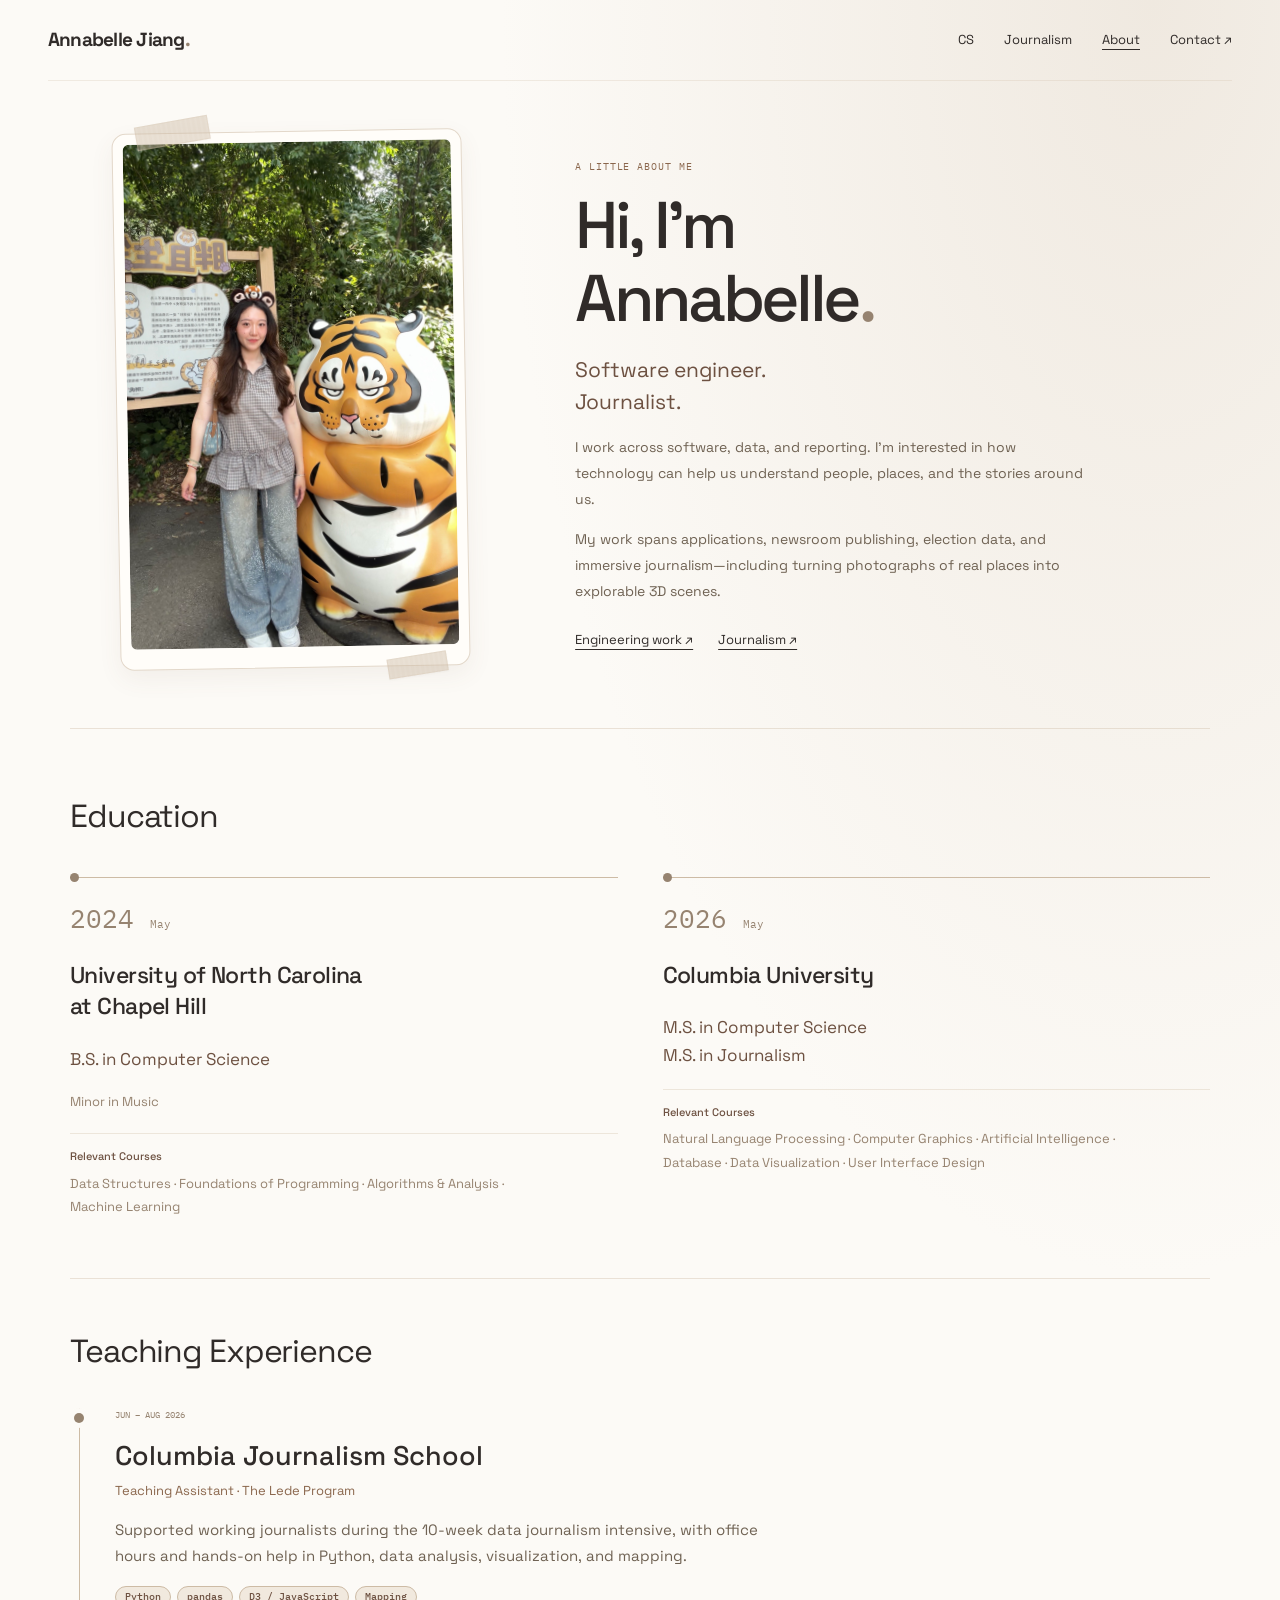
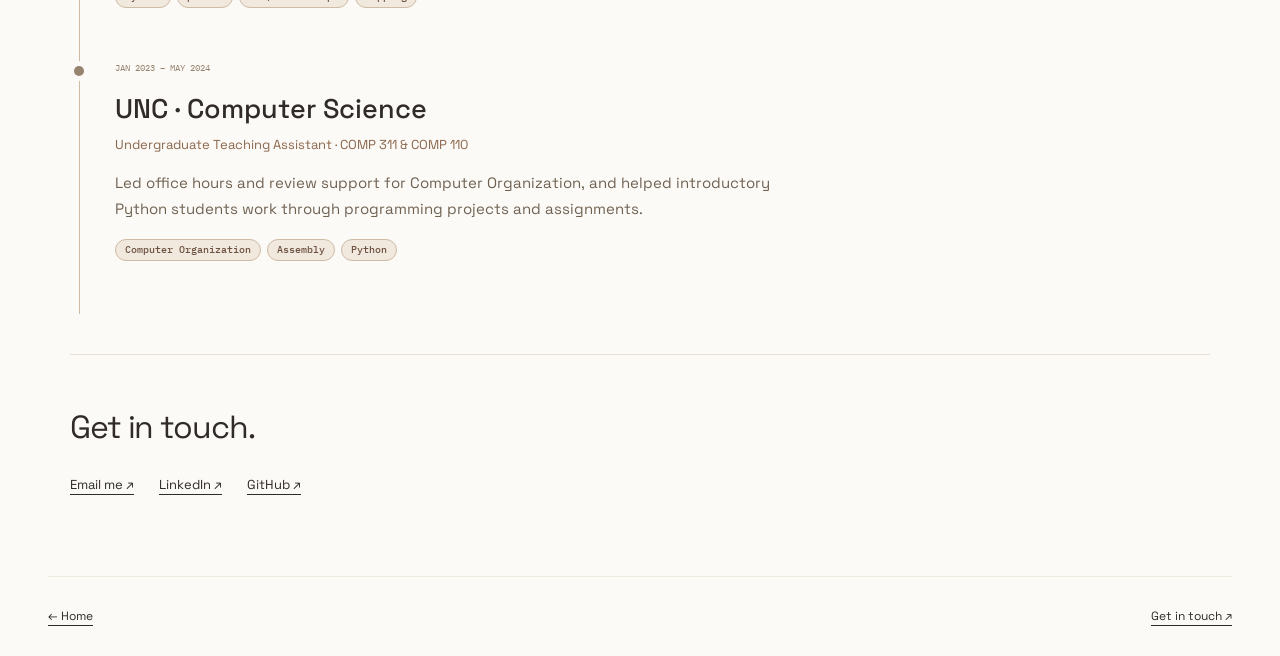
==== commit 2af7f813: "Simplify the homepage and redesign the CS and Journalism pages" ====
--- a/about.html
+++ b/about.html
@@ -1 +1 @@
-<!doctype html><html lang="en"><head><meta charset="utf-8"><meta name="viewport" content="width=device-width,initial-scale=1"><title>About · Annabelle Jiang</title><meta name="description" content="About Annabelle Jiang — software engineering, journalism, and education."><link rel="preconnect" href="https://fonts.googleapis.com"><link href="https://fonts.googleapis.com/css2?family=Space+Grotesk:wght@400;500;700&family=IBM+Plex+Mono&display=swap" rel="stylesheet"><link rel="stylesheet" href="collections.css"></head><body class="collection-page about"><a class="skip" href="#about-intro">Skip to collection</a><header><a class="brand" href="index.html">Annabelle Jiang<span>.</span></a><nav aria-label="Main navigation"><a href="cs.html">CS</a><a href="journalism.html" >Journalism</a><a href="about.html" aria-current="page">About</a><a href="index.html#contact">Contact ↗</a></nav></header><main><section class="about-intro" id="about-intro" aria-labelledby="about-title"><figure class="profile-photo"><img src="media/IMG_3473.jpg" width="1320" height="2032" alt="Annabelle Jiang standing beside a tiger sculpture" fetchpriority="high"></figure><div><p class="eyebrow">A little about me</p><h1 id="about-title">Hi, I’m<br>Annabelle<span>.</span></h1><p class="about-lead">Software engineer.<br>Journalist. Always curious.</p><p>I work across software, data, and reporting. I’m interested in how technology can help us understand people, places, and the stories around us.</p><p>My work spans applications, newsroom publishing, election data, and immersive journalism—including turning photographs of real places into explorable 3D scenes.</p><div class="about-links"><a href="cs.html">Engineering work ↗</a><a href="journalism.html">Journalism ↗</a></div></div></section><section class="education" aria-labelledby="education-title"><p class="eyebrow">Where I’ve learned</p><h2 id="education-title">Two schools. A connected path.</h2><div class="education-path"><article><p class="education-year">2024 <span>May</span></p><div><h3>University of North Carolina<br>at Chapel Hill</h3><p class="education-degree">B.S. in Computer Science</p><p>Minor in Music</p><div class="relevant-courses"><h4>Relevant Courses</h4><p>Data Structures · Foundations of Programming · Algorithms &amp; Analysis · Machine Learning</p></div><span class="education-caption">A foundation in computing, with room for creativity.</span></div></article><article><p class="education-year">2026 <span>May</span></p><div><h3>Columbia University</h3><p class="education-degree">M.S. in Computer Science<br>M.S. in Journalism</p><p>Two disciplines, brought together.</p><div class="relevant-courses"><h4>Relevant Courses</h4><p>Natural Language Processing · Computer Graphics · Artificial Intelligence · Database · Data Visualization · User Interface Design</p></div><span class="education-caption">Connecting engineering with reporting and immersive storytelling.</span></div></article></div></section><section class="about-teaching" aria-labelledby="ta-title"><p class="eyebrow">Learning, together</p><h2 id="ta-title">Teaching Experience</h2><div class="experience-timeline"><article class="work-entry"><div class="entry-label">Jun – Aug 2026</div><h3>Columbia Journalism School</h3><p class="experience-role">Teaching Assistant · The Lede Program</p><p class="entry-description">Supported working journalists during the 10-week data journalism intensive, with office hours and hands-on help in Python, data analysis, visualization, and mapping.</p><div class="technology-tags" aria-label="Teaching topics"><span class="technology-tag">Python</span><span class="technology-tag">pandas</span><span class="technology-tag">D3 / JavaScript</span><span class="technology-tag">Mapping</span></div></article><article class="work-entry"><div class="entry-label">Jan 2023 – May 2024</div><h3>UNC · Computer Science</h3><p class="experience-role">Undergraduate Teaching Assistant · COMP 311 &amp; COMP 110</p><p class="entry-description">Led office hours and review support for Computer Organization, and helped introductory Python students work through programming projects and assignments.</p><div class="technology-tags" aria-label="Teaching topics"><span class="technology-tag">Computer Organization</span><span class="technology-tag">Assembly</span><span class="technology-tag">Python</span></div></article></div></section><section class="about-contact"><h2>Let’s make something thoughtful.</h2><div class="about-links"><a href="mailto:alj2162@columbia.edu">Email me ↗</a><a href="https://www.linkedin.com/in/annabellejiang" target="_blank" rel="noreferrer">LinkedIn ↗</a><a href="https://github.com/annabellelj" target="_blank" rel="noreferrer">GitHub ↗</a></div></section></main><footer><a href="index.html">← Back to Annabelle</a><a href="mailto:alj2162@columbia.edu">Get in touch ↗</a></footer></body></html>+<!doctype html><html lang="en"><head><meta charset="utf-8"><meta name="viewport" content="width=device-width,initial-scale=1"><title>About · Annabelle Jiang</title><meta name="description" content="About Annabelle Jiang — software engineering, journalism, and education."><link rel="preconnect" href="https://fonts.googleapis.com"><link href="https://fonts.googleapis.com/css2?family=Space+Grotesk:wght@400;500;700&family=IBM+Plex+Mono&display=swap" rel="stylesheet"><link rel="stylesheet" href="theme.css"><link rel="stylesheet" href="collections.css"></head><body class="collection-page about"><a class="skip" href="#about-intro">Skip to collection</a><header><a class="brand" href="index.html">Annabelle Jiang<span>.</span></a><nav aria-label="Main navigation"><a href="cs.html">CS</a><a href="journalism.html" >Journalism</a><a href="about.html" aria-current="page">About</a><a href="index.html#contact">Contact ↗</a></nav></header><main><section class="about-intro" id="about-intro" aria-labelledby="about-title"><figure class="profile-photo"><img src="media/IMG_3473.jpg" width="1320" height="2032" alt="Annabelle Jiang standing beside a tiger sculpture" fetchpriority="high"></figure><div><p class="eyebrow">A little about me</p><h1 id="about-title">Hi, I’m<br>Annabelle<span>.</span></h1><p class="about-lead">Software engineer.<br>Journalist.</p><p>I work across software, data, and reporting. I’m interested in how technology can help us understand people, places, and the stories around us.</p><p>My work spans applications, newsroom publishing, election data, and immersive journalism—including turning photographs of real places into explorable 3D scenes.</p><div class="about-links"><a href="cs.html">Engineering work ↗</a><a href="journalism.html">Journalism ↗</a></div></div></section><section class="education" aria-labelledby="education-title"><h2 id="education-title">Education</h2><div class="education-path"><article><p class="education-year">2024 <span>May</span></p><div><h3>University of North Carolina<br>at Chapel Hill</h3><p class="education-degree">B.S. in Computer Science</p><p>Minor in Music</p><div class="relevant-courses"><h4>Relevant Courses</h4><p>Data Structures · Foundations of Programming · Algorithms &amp; Analysis · Machine Learning</p></div></div></article><article><p class="education-year">2026 <span>May</span></p><div><h3>Columbia University</h3><p class="education-degree">M.S. in Computer Science<br>M.S. in Journalism</p><div class="relevant-courses"><h4>Relevant Courses</h4><p>Natural Language Processing · Computer Graphics · Artificial Intelligence · Database · Data Visualization · User Interface Design</p></div></div></article></div></section><section class="about-teaching" aria-labelledby="ta-title"><h2 id="ta-title">Teaching Experience</h2><div class="experience-timeline"><article class="work-entry"><div class="entry-label">Jun – Aug 2026</div><h3>Columbia Journalism School</h3><p class="experience-role">Teaching Assistant · The Lede Program</p><p class="entry-description">Supported working journalists during the 10-week data journalism intensive, with office hours and hands-on help in Python, data analysis, visualization, and mapping.</p><div class="technology-tags" aria-label="Teaching topics"><span class="technology-tag">Python</span><span class="technology-tag">pandas</span><span class="technology-tag">D3 / JavaScript</span><span class="technology-tag">Mapping</span></div></article><article class="work-entry"><div class="entry-label">Jan 2023 – May 2024</div><h3>UNC · Computer Science</h3><p class="experience-role">Undergraduate Teaching Assistant · COMP 311 &amp; COMP 110</p><p class="entry-description">Led office hours and review support for Computer Organization, and helped introductory Python students work through programming projects and assignments.</p><div class="technology-tags" aria-label="Teaching topics"><span class="technology-tag">Computer Organization</span><span class="technology-tag">Assembly</span><span class="technology-tag">Python</span></div></article></div></section><section class="about-contact"><h2>Get in touch.</h2><div class="about-links"><a href="mailto:alj2162@columbia.edu">Email me ↗</a><a href="https://www.linkedin.com/in/annabellejiang" target="_blank" rel="noreferrer">LinkedIn ↗</a><a href="https://github.com/annabellelj" target="_blank" rel="noreferrer">GitHub ↗</a></div></section></main><footer><a href="index.html">← Home</a><a href="mailto:alj2162@columbia.edu">Get in touch ↗</a></footer></body></html>
--- a/theme.css
+++ b/theme.css
@@ -0,0 +1,13 @@
+/* One palette for the whole site: warm paper, brown ink, a single accent. */
+:root{
+  --paper:#fcfaf6;
+  --surface:#fffdf9;
+  --tint:#f1e9de;
+  --line:#e3d8ca;
+  --line-strong:#cdbba5;
+  --muted:#968370;
+  --text-2:#6f6253;
+  --ink:#302b29;
+  --accent:#8a664c;
+  --accent-deep:#6d5141;
+}
--- a/collections.css
+++ b/collections.css
@@ -1,28 +1,19 @@
-:root{font-family:'Space Grotesk',sans-serif;color:#3d352c;background:#fcfaf6;font-synthesis:none;line-height:1.6}*{box-sizing:border-box}html{scroll-behavior:smooth}body{margin:0;background:radial-gradient(ellipse at 90% 0%,#e7ded080,transparent 40%)}a{color:inherit;text-underline-offset:5px}button{font:inherit;cursor:pointer}header,footer{max-width:1240px;width:calc(100% - 96px);margin:auto;display:flex;justify-content:space-between;align-items:center;padding:25px 0;border-bottom:1px solid #d3c5b644}.brand{text-decoration:none;font-weight:700;letter-spacing:-.04em;font-size:19px}.brand span{color:#b49978}nav{display:flex;gap:30px;font-size:13px}nav a{text-decoration:none}nav a[aria-current]{text-decoration:underline}main{width:min(1140px,calc(100% - 96px));margin:auto}.collection-intro{display:flex;justify-content:space-between;align-items:center;padding:50px 0 35px;gap:25px}.eyebrow{font:400 10px/1.6 'IBM Plex Mono',monospace;letter-spacing:.09em;text-transform:uppercase;color:#8c765c}h1{font-size:clamp(36px,5vw,66px);line-height:1.1;letter-spacing:-.055em;font-weight:500;margin:18px 0}h1 span{color:#a88b66}.collection-intro p:not(.eyebrow){font-size:15px;color:#827565;line-height:1.8}.collection-intro img{height:225px;width:180px;object-fit:contain;filter:drop-shadow(0 10px 15px #75573811)}.collection-toolbar{display:flex;justify-content:space-between;align-items:center;gap:20px;margin:0 0 28px;border-top:1px solid #b7a28a55;padding-top:22px}.filters{display:flex;gap:8px;flex-wrap:wrap}.filters button{padding:8px 15px;border:1px solid transparent;border-radius:30px;background:transparent;color:#897660;font-size:12px}.filters button[aria-pressed=true]{background:#514335;color:#fffaf2}.filters button:hover:not(:disabled){border-color:#b7a28a}.filters button:disabled{cursor:default}#result-count,.list-header>span{font:400 10px 'IBM Plex Mono',monospace;color:#95826d;white-space:nowrap}.engineering-grid{display:grid;grid-template-columns:1fr 1fr;gap:0 45px}.work-entry{padding:24px 0 30px;border-top:1px solid #d1c2ad66;min-width:0;transition:transform .25s}.work-entry[hidden]{display:none}.entry-label{display:flex;justify-content:space-between;gap:15px;font:400 9px/1.6 'IBM Plex Mono',monospace;color:#917d65;text-transform:uppercase}.work-entry h2{font-size:27px;letter-spacing:-.035em;font-weight:500;margin:15px 0 10px}.entry-description{font-size:15px;line-height:1.7;color:#6f6253;max-width:460px;margin-bottom:16px}.tech{font:400 10px/1.9 'IBM Plex Mono',monospace;color:#9a8267}details{margin-top:18px;border-top:1px solid #d6c9b844}summary{list-style:none;cursor:pointer;display:flex;justify-content:space-between;font-size:12px;padding:12px 0;color:#705942}summary::-webkit-details-marker{display:none}summary span{transition:transform .25s}details[open] summary span{transform:rotate(45deg)}details ul{padding-left:18px;font-size:13px;line-height:1.8;color:#7c6d5b}details li{margin-bottom:10px}.links{display:flex;gap:20px;font-size:12px;margin-top:12px}footer{border-top:1px solid #d3c5b644;border-bottom:0;margin-top:65px;font-size:12px;padding:30px 0}.skip{position:fixed;top:-100px;background:#514335;color:white;padding:12px;z-index:50}.skip:focus{top:10px}a:focus-visible,button:focus-visible,summary:focus-visible{outline:2px solid #a1805c;outline-offset:5px}.notebook-section{display:grid;grid-template-columns:.85fr 1.15fr;gap:70px;align-items:center;padding:32px 0 75px}.notebook-index h2{font-size:40px;line-height:1.1;letter-spacing:-.04em;font-weight:400;margin:18px 0}.notebook-index h2 em{font-family:Georgia,serif;color:#9a7a58}.notebook-index>p:not(.eyebrow){font-size:13px;color:#8d7b65}.notebook-tabs{margin-top:25px;display:flex;flex-direction:column;gap:4px}.notebook-tabs button{display:flex;align-items:center;gap:20px;padding:12px 0;border:0;border-bottom:1px solid #c9b69b44;color:#8e785d;background:transparent;font-size:13px;text-align:left}.notebook-tabs button span:first-child{font:10px 'IBM Plex Mono',monospace;opacity:.6}.notebook-tabs button span:last-child{margin-left:auto}.notebook-tabs button[aria-pressed=true]{color:#3f3427;border-bottom-color:#8e785d}.book-stage{perspective:1400px;padding:14px 10px}.notebook{position:relative;min-height:410px;background:#fffdf7;border-radius:3px 14px 14px 3px;box-shadow:3px 3px 0 #e0d6c4,6px 6px 0 #f5ecde,9px 9px 0 #d5c4a9,20px 28px 45px #74543116;transform:rotateY(-9deg) rotateZ(1.5deg);transform-style:preserve-3d;transition:transform .55s;isolation:isolate}.notebook:hover{transform:rotateY(-3deg) rotateZ(0)}.book-binding{position:absolute;left:-9px;top:20px;bottom:20px;width:20px;background:repeating-linear-gradient(to bottom,transparent 0 15px,#a89071 15px 19px,transparent 19px 35px);z-index:4;transform:translateZ(3px)}.notebook-page{padding:30px 32px 48px 38px;min-height:410px;background:linear-gradient(90deg,#b6a18511,transparent 8%),repeating-linear-gradient(to bottom,transparent 0 31px,#a4876010 31px 32px);position:relative;border-radius:inherit}.notebook-page[hidden]{display:none}.page-top{display:flex;justify-content:space-between;gap:15px;font:9px 'IBM Plex Mono',monospace;color:#a28a6a;border-bottom:1px solid #d4c2a666;padding-bottom:18px}.book-date{font-size:10px!important;margin-top:28px;color:#a38d71!important}.notebook-page h3{font:italic 29px/1.2 Georgia,serif;letter-spacing:-.025em;margin:16px 0}.notebook-page p{font-size:13px;line-height:1.85;color:#8a765c}.notebook-page a{font-size:12px;display:inline-block;margin-top:15px}.page-number{position:absolute;bottom:20px;left:38px;right:32px;display:flex;justify-content:space-between;font:9px 'IBM Plex Mono',monospace;color:#a78c67}.page-flap{position:absolute;inset:0;background:#f7efdf;border-radius:inherit;transform-origin:left;backface-visibility:hidden;opacity:0;z-index:3;pointer-events:none}.notebook.turning .page-flap{animation:page-turn .62s ease-in-out}.book-controls{display:flex;justify-content:center;align-items:center;gap:22px;margin-top:30px}.book-controls button{border:1px solid #c0aa8966;border-radius:50%;background:transparent;width:34px;height:34px;color:#806547}.book-controls button:disabled{opacity:.3;cursor:default}#page-status{font:10px 'IBM Plex Mono',monospace;color:#957e61}.list-header{display:flex;align-items:center;justify-content:space-between;border-bottom:1px solid #d3c5b677;padding-bottom:15px}.list-header h2{font-size:25px;font-weight:400;letter-spacing:-.03em}.journalism-entry{display:grid;grid-template-columns:240px 1fr;gap:40px;padding:35px 0;border-bottom:1px solid #d3c5b644;scroll-margin-top:30px}.journalism-entry>img{width:100%;height:170px;object-fit:cover;border-radius:3px}.journalism-entry h3{font-size:24px;font-weight:500;line-height:1.3;letter-spacing:-.025em;margin:12px 0}.journalism-entry p:not(.eyebrow):not(.tech){font-size:13px;line-height:1.8;color:#86745e;max-width:640px}.type-art{height:170px;display:flex;flex-direction:column;align-items:center;justify-content:center;background:#e7e7dd}.type-art span{font:italic 60px Georgia,serif;color:#9eac9c}.type-art small{font:8px 'IBM Plex Mono',monospace;letter-spacing:.08em;color:#8b927e}.type-art.research{background:#eee2d4}.type-art.research span{font-size:44px;color:#b49a7b}.read-link{font-size:12px}.teaching-note{padding:45px 0 0;max-width:680px}.teaching-note h2{font-size:24px;font-weight:400;letter-spacing:-.025em}.teaching-note p:not(.eyebrow){font-size:13px;color:#8a775f}.journalism button,.journalism a{cursor:url('media/cursors/pen-active.svg') 5 35,pointer}.cs button,.cs a{cursor:url('media/cursors/mouse-active.svg') 20 5,pointer}@keyframes page-turn{0%{opacity:1;transform:rotateY(0)}80%{opacity:1}100%{opacity:0;transform:rotateY(-170deg)}}@media(max-width:750px){header,footer,main{width:calc(100% - 40px)}nav{gap:18px;font-size:12px}.brand{font-size:17px}.collection-intro{padding:30px 0;align-items:start}.collection-intro img{height:150px;width:100px}.collection-intro p:not(.eyebrow){font-size:13px}h1{font-size:35px}.engineering-grid{grid-template-columns:1fr}.entry-label{font-size:8px}.collection-toolbar{align-items:start;gap:10px}.filters{gap:2px}.filters button{font-size:11px;padding:7px 10px}#result-count{padding-top:11px}.notebook-section{grid-template-columns:1fr;gap:15px;padding:0 0 45px}.notebook-index h2{font-size:30px}.notebook-tabs{flex-direction:row;gap:18px}.notebook-tabs button{font-size:11px;gap:6px;flex:1}.notebook-tabs button span:last-child{display:none}.notebook-index>p:not(.eyebrow){font-size:12px}.book-stage{padding:10px 6px}.notebook{transform:rotateY(-4deg) rotateZ(1deg)}.notebook-page{padding:25px 24px 50px 32px;min-height:390px}.notebook-page h3{font-size:27px}.journalism-entry{grid-template-columns:1fr;gap:16px}.journalism-entry>img,.type-art{height:180px}.journalism-entry h3{font-size:23px}.list-header h2{font-size:22px}}@media(prefers-reduced-motion:reduce){html{scroll-behavior:auto}*{transition:none!important;animation:none!important}.notebook,.notebook:hover{transform:none}.page-flap{display:none}}
-
-/* A tactile desktop for engineering previews, with the full index always available. */
-.workbench-section{display:grid;grid-template-columns:.8fr 1.2fr;gap:65px;align-items:center;padding:20px 0 70px}.workbench-copy h2{font-size:40px;line-height:1.13;font-weight:400;letter-spacing:-.04em;margin:16px 0}.workbench-copy h2 em{font-family:Georgia,serif;color:#9a7a58}.workbench-copy>p:not(.eyebrow){font-size:13px;color:#827565}.project-switcher{display:grid;margin:22px 0}.project-switcher button{border:0;border-bottom:1px solid #c9b69b55;background:transparent;text-align:left;color:#88765e;display:flex;align-items:center;gap:18px;padding:12px 0;font-size:13px;transition:color .2s,padding .2s}.project-switcher button>span:first-child{font:10px 'IBM Plex Mono',monospace;opacity:.6}.project-switcher button>span:last-child{margin-left:auto}.project-switcher button[aria-pressed=true]{color:#3d352c;padding-left:8px;border-bottom-color:#9b876c}.workbench-skip{font-size:11px}.computer-stage{perspective:1300px;min-width:0}.desktop-computer{transform:rotateY(-7deg) rotateX(2deg);transition:transform .65s;transform-style:preserve-3d}.desktop-computer:hover,.desktop-computer:focus-within{transform:rotateY(0) rotateX(0)}.monitor-frame{padding:12px;background:#c7bba8;border-radius:19px;box-shadow:5px 6px 0 #a19582,14px 22px 35px #6451361c}.monitor-toolbar{display:flex;justify-content:space-between;padding:9px 15px;background:#e9e7dd;border-radius:9px 9px 0 0;font:9px 'IBM Plex Mono',monospace;color:#8a8f79}.monitor-toolbar>span:first-child{letter-spacing:3px}.project-screen{background:#f4f5ec;padding:22px 28px 27px;border-radius:0 0 9px 9px;min-height:320px}.screen-label{font:9px 'IBM Plex Mono',monospace;color:#7d866c;text-transform:uppercase;letter-spacing:.06em}.project-screen h3{font-size:32px;line-height:1.2;font-weight:500;letter-spacing:-.04em;margin:16px 0 12px}.screen-description{font-size:13px;color:#6d725f;line-height:1.7;min-height:45px}.system-flow{display:flex;gap:8px;align-items:center;margin:21px 0;flex-wrap:wrap}.system-flow span{font:10px 'IBM Plex Mono',monospace;background:#e2e7d7;border:1px solid #c5cfb7;padding:7px 9px;border-radius:4px}.system-flow b{font-weight:400;color:#91a07e}.screen-tech{font:9px/1.8 'IBM Plex Mono',monospace;color:#7e876e;min-height:32px}.screen-link{font-size:12px;color:#566546}.monitor-neck{width:65px;height:42px;background:linear-gradient(#a89c89,#c7bba8);margin:auto}.monitor-foot{width:170px;height:13px;border-radius:50%;background:#c7bba8;box-shadow:0 4px 0 #a19582;margin:-4px auto 0}.desktop-keyboard{width:65%;height:40px;background:#d5cbbb;border-radius:5px 5px 10px 10px;transform:rotateX(45deg);margin:21px auto 0;box-shadow:0 5px 0 #b2a591;padding:5px 8px;display:grid;gap:3px}.desktop-keyboard span{background:repeating-linear-gradient(90deg,#f5efe6 0 6%,transparent 6% 7.5%);border-radius:2px}.desktop-keyboard span:last-child{width:45%;justify-self:center;background:#f5efe6}.workbench-caption{text-align:center;font:9px 'IBM Plex Mono',monospace;color:#96846d;margin:16px 0 0}.work-entry{scroll-margin-top:30px}.work-entry:target{border-top-color:#9a7a58}body.cs{cursor:url('media/cursors/mouse.svg') 20 5,auto}body.journalism{cursor:url('media/cursors/pen.svg') 5 35,auto}
+:root{font-family:'Space Grotesk',sans-serif;color:var(--ink);background:var(--paper);font-synthesis:none;line-height:1.6}*{box-sizing:border-box}html{scroll-behavior:smooth}body{margin:0;background:radial-gradient(ellipse at 90% 0%,color-mix(in srgb,var(--line) 50%,transparent),transparent 40%)}a{color:inherit;text-underline-offset:5px}button{font:inherit;cursor:pointer}header,footer{max-width:1240px;width:calc(100% - 96px);margin:auto;display:flex;justify-content:space-between;align-items:center;padding:25px 0;border-bottom:1px solid color-mix(in srgb,var(--line-strong) 27%,transparent)}.brand{text-decoration:none;font-weight:700;letter-spacing:-.04em;font-size:19px}.brand span{color:var(--muted)}nav{display:flex;gap:30px;font-size:13px}nav a{text-decoration:none}nav a[aria-current]{text-decoration:underline}main{width:min(1140px,calc(100% - 96px));margin:auto}.eyebrow{font:400 10px/1.6 'IBM Plex Mono',monospace;letter-spacing:.09em;text-transform:uppercase;color:var(--accent)}h1{font-size:clamp(36px,5vw,66px);line-height:1.1;letter-spacing:-.055em;font-weight:500;margin:18px 0}h1 span{color:var(--muted)}.work-entry{padding:24px 0 30px;border-top:1px solid color-mix(in srgb,var(--line-strong) 40%,transparent);min-width:0;transition:transform .25s}.work-entry[hidden]{display:none}.entry-label{display:flex;justify-content:space-between;gap:15px;font:400 9px/1.6 'IBM Plex Mono',monospace;color:var(--muted);text-transform:uppercase}.work-entry h2{font-size:27px;letter-spacing:-.035em;font-weight:500;margin:15px 0 10px}.entry-description{font-size:15px;line-height:1.7;color:var(--text-2);max-width:460px;margin-bottom:16px}details{margin-top:18px;border-top:1px solid color-mix(in srgb,var(--line-strong) 27%,transparent)}summary{list-style:none;cursor:pointer;display:flex;justify-content:space-between;font-size:12px;padding:12px 0;color:var(--accent-deep)}summary::-webkit-details-marker{display:none}summary span{transition:transform .25s}details[open] summary span{transform:rotate(45deg)}details ul{padding-left:18px;font-size:13px;line-height:1.8;color:var(--text-2)}details li{margin-bottom:10px}footer{border-top:1px solid color-mix(in srgb,var(--line-strong) 27%,transparent);border-bottom:0;margin-top:65px;font-size:12px;padding:30px 0}.skip{position:fixed;top:-100px;background:var(--accent-deep);color:white;padding:12px;z-index:50}.skip:focus{top:10px}a:focus-visible,button:focus-visible,summary:focus-visible{outline:2px solid var(--muted);outline-offset:5px}.journalism button,.journalism a{cursor:url('media/cursors/pen-active.svg') 5 35,pointer}.cs button,.cs a{cursor:url('media/cursors/mouse-active.svg') 20 5,pointer}@media(max-width:750px){header,footer,main{width:calc(100% - 40px)}nav{gap:18px;font-size:12px}.brand{font-size:17px}h1{font-size:35px}.entry-label{font-size:8px}}@media(prefers-reduced-motion:reduce){html{scroll-behavior:auto}*{transition:none!important;animation:none!important}}.work-entry{scroll-margin-top:30px}.work-entry:target{border-top-color:var(--accent)}body.cs{cursor:url('media/cursors/mouse.svg') 20 5,auto}body.journalism{cursor:url('media/cursors/pen.svg') 5 35,auto}
 @view-transition{navigation:auto}::view-transition-old(root),::view-transition-new(root){animation-duration:.25s}
-@media(max-width:750px){.workbench-section{grid-template-columns:1fr;gap:25px;padding:0 0 45px}.workbench-copy h2{font-size:30px}.project-switcher{grid-template-columns:1fr 1fr;gap:0 16px}.project-switcher button{gap:9px;font-size:12px}.desktop-computer{transform:none}.project-screen{padding:18px;min-height:330px}.project-screen h3{font-size:29px}.monitor-frame{padding:9px}.system-flow{gap:6px}.system-flow span{font-size:9px;padding:6px}.workbench-caption{font-size:8px}}
-@media(prefers-reduced-motion:reduce){.desktop-computer,.desktop-computer:hover,.desktop-computer:focus-within{transform:none}::view-transition-old(root),::view-transition-new(root){animation:none}}
-
-/* Full-width collection objects; no side index. */
-.workbench-section,.notebook-section{display:block;padding:20px 0 65px}.computer-stage{width:100%;max-width:1100px;margin:auto}.desktop-computer{transform:none}.monitor-frame{padding:16px;border-radius:22px}.monitor-toolbar{padding:12px 20px}.desktop-tabs{display:flex;gap:4px;background:#e9e7dd;padding:8px 12px 0;overflow-x:auto}.desktop-tab{display:flex;flex:1;min-width:145px;align-items:center;background:#d9ddcf;border-radius:8px 8px 0 0}.desktop-tab:has([aria-selected=true]){background:#f4f5ec}.desktop-tab[hidden]{display:none}.desktop-tab button{border:0;background:transparent;color:#59634f;padding:12px;font-size:12px;white-space:nowrap}.desktop-tab [role=tab]{flex:1;text-align:left}.desktop-tab .close-tab{font-size:19px;padding:8px 12px}.close-tab:hover{background:#cbd2bd;border-radius:50%}.project-screen{min-height:380px;padding:clamp(24px,5vw,65px);border-radius:0}.project-screen h3{font-size:clamp(35px,5vw,64px);margin:22px 0}.screen-description{max-width:680px;font-size:clamp(15px,1.6vw,19px)}.system-flow{margin:28px 0}.system-flow span{font-size:12px;padding:10px 16px}.desktop-controls{display:flex;align-items:center;gap:14px;padding:12px 22px;background:#f4f5ec;border-top:1px solid #dce1d2;border-radius:0 0 9px 9px}.desktop-controls button{border:1px solid #bcc6ad;border-radius:6px;background:transparent;color:#59634f;padding:7px 12px}.desktop-controls button:disabled{opacity:.35;cursor:default}#desktop-status{font:10px 'IBM Plex Mono',monospace;color:#7e876e}#restore-projects{margin-left:auto;font-size:11px}.desktop-keyboard{max-width:650px}.book-stage{max-width:1000px;margin:auto}.notebook{transform:rotateY(-3deg);min-height:460px}.notebook-page{min-height:460px;padding:40px 65px 65px}.notebook-page h3{font-size:clamp(30px,4vw,48px);max-width:760px}.notebook-page p{font-size:16px;max-width:680px}.page-number{left:65px}.experience-timeline{display:block;position:relative;margin:25px 0 40px 9px;padding-left:35px;border-left:1px solid #baa68d}.experience-timeline .work-entry{position:relative;border-top:0;padding:0 0 38px;max-width:850px}.experience-timeline .work-entry:before{content:'';position:absolute;left:-41px;top:5px;width:10px;height:10px;border-radius:50%;background:#a78c6c;box-shadow:0 0 0 5px #fcfaf6}.experience-timeline .entry-label{justify-content:flex-start;gap:22px}.experience-timeline h3{font-size:27px;font-weight:500;margin:12px 0 4px}.experience-role{font-size:13px;color:#8b755b;margin:0}.experience-section,.technical-skills{padding:45px 0 10px;border-top:1px solid #d3c5b666}.experience-section>h2,.technical-skills>h2{font-size:36px;font-weight:400;letter-spacing:-.04em;margin:12px 0 30px}.technical-skills dl>div{display:grid;grid-template-columns:200px 1fr;gap:25px;padding:22px 0;border-top:1px solid #d3c5b644}.technical-skills dt{font-size:13px;font-weight:500}.technical-skills dd{margin:0;display:flex;flex-wrap:wrap;gap:8px}.technical-skills dd span{font:11px/1.5 'IBM Plex Mono',monospace;background:#e9e6dc;border-radius:4px;padding:6px 10px;color:#71654f}
-@media(max-width:750px){.monitor-frame{padding:8px;border-radius:14px}.desktop-tabs{padding:5px 4px 0}.desktop-tab{min-width:132px}.desktop-controls{gap:6px;padding:12px 8px;flex-wrap:wrap}#desktop-status{font-size:9px}#restore-projects{font-size:10px}.project-screen{min-height:370px;padding:24px 18px}.system-flow span{font-size:10px;padding:7px}.notebook-page{padding:28px 28px 65px;min-height:460px}.notebook-page p{font-size:14px}.page-number{left:28px}.technical-skills dl>div{grid-template-columns:1fr;gap:12px}.experience-timeline{padding-left:24px}.experience-timeline .work-entry:before{left:-30px}}
+@media(prefers-reduced-motion:reduce){::view-transition-old(root),::view-transition-new(root){animation:none}}.experience-timeline{display:block;position:relative;margin:25px 0 40px 9px;padding-left:35px;border-left:1px solid var(--line-strong)}.experience-timeline .work-entry{position:relative;border-top:0;padding:0 0 38px;max-width:850px}.experience-timeline .work-entry:before{content:'';position:absolute;left:-41px;top:5px;width:10px;height:10px;border-radius:50%;background:var(--muted);box-shadow:0 0 0 5px var(--paper)}.experience-timeline .entry-label{justify-content:flex-start;gap:22px}.experience-timeline h3{font-size:27px;font-weight:500;margin:12px 0 4px}.experience-role{font-size:13px;color:var(--accent);margin:0}.experience-section{padding:45px 0 10px;border-top:1px solid color-mix(in srgb,var(--line-strong) 40%,transparent)}.experience-section>h2{font-size:36px;font-weight:400;letter-spacing:-.04em;margin:12px 0 30px}
+@media(max-width:750px){.experience-timeline{padding-left:24px}.experience-timeline .work-entry:before{left:-30px}}
 
 /* Technology is a scan-friendly part of each entry. */
-.technology-tags{display:flex;align-items:center;flex-wrap:wrap;gap:7px;margin:18px 0 15px}.technology-label{font:600 9px/1.5 'IBM Plex Mono',monospace;letter-spacing:.08em;color:#66533e;margin-right:3px}.technology-tag{font:500 11px/1.5 'IBM Plex Mono',monospace;color:#42533c;background:#e4eadc;border:1px solid #b9c6ad;border-radius:5px;padding:5px 9px}.journalism .technology-tag{color:#684c35;background:#eee1d2;border-color:#cdb497}.project-screen .technology-tags{margin:20px 0}.screen-link{display:inline-block;margin-top:8px}.technical-skills{padding:22px 0 0;margin-top:20px}.technical-skills>h2{font-size:21px;margin:0 0 13px;letter-spacing:-.025em}.technical-skills dl{display:grid;grid-template-columns:1fr 1fr;gap:12px 28px;margin:0}.technical-skills dl>div{display:block;border:0;padding:0}.technical-skills dt{font-size:11px;margin-bottom:3px;color:#574633}.technical-skills dd{display:block;font-size:11px;line-height:1.7;color:#7b6d5b}.technical-skills dl>div:last-child{grid-column:1/-1}
-@media(max-width:750px){.technical-skills dl{grid-template-columns:1fr;gap:11px}.technology-tag{font-size:10px;padding:4px 7px}.technology-tags{gap:6px}.technical-skills>h2{font-size:20px}}
+.technology-tags{display:flex;align-items:center;flex-wrap:wrap;gap:7px;margin:18px 0 15px}.technology-label{font:600 9px/1.5 'IBM Plex Mono',monospace;letter-spacing:.08em;color:var(--accent-deep);margin-right:3px}.technology-tag{font:500 11px/1.5 'IBM Plex Mono',monospace;color:var(--accent-deep);background:var(--tint);border:1px solid var(--line-strong);border-radius:5px;padding:5px 9px}.journalism .technology-tag{color:var(--accent-deep);background:var(--tint);border-color:var(--line-strong)}
+@media(max-width:750px){.technology-tag{font-size:10px;padding:4px 7px}.technology-tags{gap:6px}}
 
 /* Small warm-toned technology pills. */
 .technology-tags{gap:6px}
-.technology-tag,.journalism .technology-tag{color:#765d42;background:#eee5d9;border:1px solid #d4bea4;border-radius:999px;font-size:10px;line-height:1.4;padding:3px 9px}
+.technology-tag,.journalism .technology-tag{color:var(--accent-deep);background:var(--tint);border:1px solid var(--line-strong);border-radius:999px;font-size:10px;line-height:1.4;padding:3px 9px}
 @media(max-width:750px){.technology-tag,.journalism .technology-tag{font-size:10px;padding:3px 8px}}
-.collection-model{position:relative;margin:0;width:220px;height:280px;flex-shrink:0;touch-action:pan-y}.collection-model>img{width:100%;height:100%;object-fit:contain}.collection-model.model-ready>img{visibility:hidden}.journalism-model-canvas{position:absolute;inset:0;width:100%;height:100%;touch-action:pan-y}.model-status{display:block;text-align:center;font:9px/1.5 'IBM Plex Mono',monospace;color:#816d55;margin:6px 0}.collection-model .model-status{position:absolute;top:100%;width:100%}@media(max-width:750px){.collection-model{width:110px;height:170px}}
-.journalism-portrait{width:180px;flex-shrink:0}.collection-intro .journalism-portrait img{width:100%;height:250px;object-fit:contain}
-.about-intro{display:grid;grid-template-columns:.85fr 1.15fr;gap:clamp(35px,7vw,95px);align-items:center;padding:65px 0 75px}.profile-photo{margin:0}.profile-photo img{width:100%;height:auto;display:block;aspect-ratio:4/5;object-fit:cover;border-radius:100px 100px 8px 8px}.profile-photo figcaption{font:10px 'IBM Plex Mono',monospace;color:#8c765c;margin-top:15px}.about-intro h1{font-size:clamp(45px,6vw,76px)}.about-lead{font-size:23px;line-height:1.5;color:#705b44}.about-intro p:not(.eyebrow):not(.about-lead){font-size:15px;line-height:1.85;color:#7c6c59;max-width:520px}.about-links{display:flex;gap:25px;flex-wrap:wrap;font-size:13px;margin-top:25px}.education{border-top:1px solid #d3c5b666;padding:40px 0}.education>h2,.about-contact h2{font-weight:400;font-size:32px;letter-spacing:-.035em;line-height:1.3}.education-path{display:grid;grid-template-columns:1fr 1fr;gap:45px;margin-top:40px}.education-path article{border-top:1px solid #bda98e;position:relative;padding-top:18px}.education-path article:before{content:'';position:absolute;top:-5px;left:0;width:9px;height:9px;background:#a98b66;border-radius:50%}.education-year{font:26px 'IBM Plex Mono',monospace;color:#a08360;margin:5px 0 25px}.education-year span{font-size:11px}.education-path h3{font-size:23px;font-weight:500;line-height:1.35;letter-spacing:-.025em}.education-degree{font-size:17px;color:#594b3b}.education-path article p:not(.education-year):not(.education-degree),.education-caption{font-size:13px;color:#8c7961;line-height:1.8}.education-caption{display:block;margin-top:20px;max-width:350px}.about-contact{padding:25px 0 15px;border-top:1px solid #d3c5b666}
-@media(max-width:750px){header{flex-wrap:wrap;gap:12px}nav{gap:16px}.about-intro{grid-template-columns:1fr;padding:30px 0 40px;gap:25px}.profile-photo{max-width:340px}.about-intro h1{font-size:48px}.education-path{grid-template-columns:1fr;gap:35px}.education>h2,.about-contact h2{font-size:27px}.journalism-portrait{width:100px}.collection-intro .journalism-portrait img{height:165px}}
-.about .profile-photo img{aspect-ratio:1320/2032;object-fit:contain;border-radius:35px 35px 8px 8px}.relevant-courses{margin:20px 0;padding-top:14px;border-top:1px solid #d3c5b655}.relevant-courses h4{font-size:11px;font-weight:500;margin:0 0 6px;color:#66523d}.education-path .relevant-courses p{font-size:12px;line-height:1.85;margin:0;max-width:460px}.about-teaching{padding:35px 0 0;border-top:1px solid #d3c5b666}.about-teaching>h2{font-size:32px;font-weight:400;letter-spacing:-.035em;margin:12px 0 30px}.about-teaching .entry-description{max-width:660px}@media(max-width:750px){.about-teaching>h2{font-size:27px}}
+.about-intro{display:grid;grid-template-columns:.85fr 1.15fr;gap:clamp(35px,7vw,95px);align-items:center;padding:65px 0 75px}.profile-photo{margin:0}.profile-photo img{width:100%;height:auto;display:block;aspect-ratio:4/5;object-fit:cover;border-radius:100px 100px 8px 8px}.profile-photo figcaption{font:10px 'IBM Plex Mono',monospace;color:var(--accent);margin-top:15px}.about-intro h1{font-size:clamp(45px,6vw,76px)}.about-lead{font-size:23px;line-height:1.5;color:var(--accent-deep)}.about-intro p:not(.eyebrow):not(.about-lead){font-size:15px;line-height:1.85;color:var(--text-2);max-width:520px}.about-links{display:flex;gap:25px;flex-wrap:wrap;font-size:13px;margin-top:25px}.education{border-top:1px solid color-mix(in srgb,var(--line-strong) 40%,transparent);padding:40px 0}.education>h2,.about-contact h2{font-weight:400;font-size:32px;letter-spacing:-.035em;line-height:1.3}.education-path{display:grid;grid-template-columns:1fr 1fr;gap:45px;margin-top:40px}.education-path article{border-top:1px solid var(--line-strong);position:relative;padding-top:18px}.education-path article:before{content:'';position:absolute;top:-5px;left:0;width:9px;height:9px;background:var(--muted);border-radius:50%}.education-year{font:26px 'IBM Plex Mono',monospace;color:var(--muted);margin:5px 0 25px}.education-year span{font-size:11px}.education-path h3{font-size:23px;font-weight:500;line-height:1.35;letter-spacing:-.025em}.education-degree{font-size:17px;color:var(--accent-deep)}.education-path article p:not(.education-year):not(.education-degree),.education-caption{font-size:13px;color:var(--muted);line-height:1.8}.education-caption{display:block;margin-top:20px;max-width:350px}.about-contact{padding:25px 0 15px;border-top:1px solid color-mix(in srgb,var(--line-strong) 40%,transparent)}
+@media(max-width:750px){header{flex-wrap:wrap;gap:12px}nav{gap:16px}.about-intro{grid-template-columns:1fr;padding:30px 0 40px;gap:25px}.profile-photo{max-width:340px}.about-intro h1{font-size:48px}.education-path{grid-template-columns:1fr;gap:35px}.education>h2,.about-contact h2{font-size:27px}}
+.about .profile-photo img{aspect-ratio:1320/2032;object-fit:contain;border-radius:35px 35px 8px 8px}.relevant-courses{margin:20px 0;padding-top:14px;border-top:1px solid color-mix(in srgb,var(--line-strong) 33%,transparent)}.relevant-courses h4{font-size:11px;font-weight:500;margin:0 0 6px;color:var(--accent-deep)}.education-path .relevant-courses p{font-size:12px;line-height:1.85;margin:0;max-width:460px}.about-teaching{padding:35px 0 0;border-top:1px solid color-mix(in srgb,var(--line-strong) 40%,transparent)}.about-teaching>h2{font-size:32px;font-weight:400;letter-spacing:-.035em;margin:12px 0 30px}.about-teaching .entry-description{max-width:660px}@media(max-width:750px){.about-teaching>h2{font-size:27px}}
 
 /* Keep the About photograph fully visible at its natural proportions. */
 .about .profile-photo{overflow:visible;border-radius:0}
@@ -36,3 +27,92 @@
 .about .about-lead{font-size:21px;margin:0 0 18px}
 .about .about-intro p:not(.eyebrow):not(.about-lead){font-size:14px;line-height:1.85}
 @media(max-width:750px){.about .about-intro{grid-template-columns:1fr;gap:30px;padding:30px 0 40px}.about .profile-photo{max-width:290px;justify-self:start;transform:none}.about .profile-photo img{border-radius:18px}.about .about-intro h1{font-size:46px}}
+
+/* A softly framed print, with decorative tape kept outside the photograph. */
+.about .profile-photo{position:relative;padding:10px 10px 20px;background:var(--surface);border:1px solid var(--line);border-radius:14px;box-shadow:0 9px 25px color-mix(in srgb,var(--accent-deep) 7%,transparent);isolation:isolate}
+.about .profile-photo img{border-radius:6px;box-shadow:none;width:100%;height:auto;aspect-ratio:auto;object-fit:contain}
+.about .profile-photo::before,.about .profile-photo::after{content:'';position:absolute;z-index:1;pointer-events:none;width:72px;height:22px;background:repeating-linear-gradient(90deg,color-mix(in srgb,var(--line-strong) 44%,transparent) 0 2px,color-mix(in srgb,var(--line-strong) 48%,transparent) 2px 5px);border:1px solid color-mix(in srgb,var(--line-strong) 21%,transparent);box-shadow:0 1px 2px color-mix(in srgb,var(--accent-deep) 4%,transparent)}
+.about .profile-photo::before{top:-13px;left:23px;transform:rotate(-9deg)}
+.about .profile-photo::after{bottom:-10px;right:22px;transform:rotate(-8deg);width:58px;height:18px}
+@media(max-width:750px){.about .profile-photo{padding:8px 8px 16px;border-radius:12px}.about .profile-photo img{border-radius:5px}}
+/* CS and Journalism pages: an editorial layout of cards and a dated role list. */
+.page-hero{display:grid;grid-template-columns:1fr auto;align-items:end;gap:40px;padding:60px 0 50px;border-bottom:1px solid color-mix(in srgb,var(--line-strong) 40%,transparent)}
+.page-hero h1{font-size:clamp(46px,7vw,92px);line-height:1;margin:14px 0 18px}
+.page-hero h1 span{color:var(--accent)}
+.page-lead{font-size:clamp(17px,1.8vw,21px);color:var(--text-2);max-width:520px;margin:0 0 34px}
+.page-filter{display:flex;flex-wrap:wrap;gap:10px}
+.page-filter button{padding:9px 18px;border:1px solid var(--line-strong);border-radius:999px;background:var(--surface);color:var(--ink);font-size:13px;transition:background .2s,color .2s,border-color .2s}
+.page-filter button:hover{background:var(--tint)}
+.page-filter button[aria-pressed=true]{background:var(--ink);border-color:var(--ink);color:var(--surface)}
+.page-section[hidden]{display:none}
+.page-character{display:block;height:260px;width:auto;filter:drop-shadow(0 12px 16px color-mix(in srgb,var(--accent-deep) 12%,transparent))}
+.page-section{padding:55px 0 10px;scroll-margin-top:20px}
+.section-heading{display:flex;align-items:baseline;gap:14px;font-size:clamp(26px,3vw,34px);font-weight:500;letter-spacing:-.035em;margin:0 0 26px}
+.section-heading::after{content:'';flex:1;height:1px;background:color-mix(in srgb,var(--line-strong) 47%,transparent);transform:translateY(-6px)}
+.card-meta{display:flex;justify-content:space-between;gap:12px;margin:0;font:10px/1.6 'IBM Plex Mono',monospace;letter-spacing:.06em;text-transform:uppercase;color:var(--muted)}
+.card-meta span:first-child{color:var(--accent)}
+.card-links{display:flex;flex-wrap:wrap;gap:20px;font-size:13px;margin-top:auto;padding-top:6px}
+.card-links a{color:var(--accent);font-weight:500}
+.project-grid,.story-grid{display:grid;grid-template-columns:repeat(2,minmax(0,1fr));gap:22px}
+.project-card,.story-card,.feature-card{display:flex;flex-direction:column;padding:26px 28px 24px;background:var(--surface);border:1px solid var(--line);border-radius:18px;scroll-margin-top:20px;transition:transform .25s,box-shadow .25s,border-color .25s}
+.project-card:hover,.story-card:hover,.feature-card:hover{transform:translateY(-3px);border-color:var(--line-strong);box-shadow:0 14px 30px color-mix(in srgb,var(--accent-deep) 7%,transparent)}
+.project-card:target,.story-card:target{border-color:var(--accent)}
+.project-card h3,.feature-card h3{font-size:clamp(26px,2.6vw,32px);font-weight:500;letter-spacing:-.04em;line-height:1.15;margin:34px 0 10px}
+.project-card>p,.story-card>p:not(.card-meta),.feature-card>p:not(.card-meta){font-size:15px;line-height:1.7;color:var(--text-2);margin:0}
+.project-card .technology-tags,.story-card .technology-tags,.feature-card .technology-tags{margin:18px 0 14px}
+.feature-card{background:linear-gradient(120deg,var(--tint),var(--surface) 70%)}
+.feature-card>p:not(.card-meta){max-width:640px}
+.story-card{padding:14px 14px 22px}
+.story-card>:not(.story-visual){margin-left:12px;margin-right:12px}
+.story-visual{display:flex;flex-direction:column;align-items:center;justify-content:center;gap:6px;aspect-ratio:16/9;border-radius:12px;overflow:hidden;margin-bottom:20px;text-decoration:none;background:var(--tint)}
+.story-visual img{width:100%;height:100%;object-fit:cover;transition:transform .5s}
+.story-card:hover .story-visual img{transform:scale(1.03)}
+
+.story-card h3{font:italic 400 clamp(23px,2.3vw,28px)/1.25 Georgia,serif;letter-spacing:-.02em;margin:12px 0 10px}
+.story-card details{margin:0 12px 6px}
+.story-card details p{font-size:13px;line-height:1.75;color:var(--text-2)}
+.role-list{list-style:none;margin:0;padding:0}
+.role-list li{display:grid;grid-template-columns:190px 1fr;gap:30px;padding:26px 0;border-top:1px solid color-mix(in srgb,var(--line-strong) 33%,transparent)}
+.role-list li:first-child{border-top:0;padding-top:4px}
+.role-date{margin:4px 0 0;font:11px/1.7 'IBM Plex Mono',monospace;color:var(--muted)}
+.role-date span{display:block;color:var(--accent)}
+.role-list h3{font-size:24px;font-weight:500;letter-spacing:-.03em;margin:0 0 4px}
+.role-list li p:not(.role-date){font-size:15px;line-height:1.7;color:var(--text-2);margin:0;max-width:640px}
+.role-list .role-title{font-size:13px!important;color:var(--accent)!important;margin-bottom:6px!important}
+.role-list .technology-tags{margin:14px 0 0}
+.skill-list{display:grid;grid-template-columns:repeat(2,minmax(0,1fr));gap:0 40px;margin:0}
+.skill-list div{padding:18px 0;border-top:1px solid color-mix(in srgb,var(--line-strong) 33%,transparent)}
+.skill-list div:last-child{grid-column:1/-1}
+.skill-list dt{font:10px 'IBM Plex Mono',monospace;letter-spacing:.08em;text-transform:uppercase;color:var(--accent);margin-bottom:6px}
+.skill-list dd{margin:0;font-size:14px;line-height:1.75;color:var(--text-2)}
+@media(max-width:750px){
+.page-hero{display:block;position:relative;padding:32px 0 34px}
+.page-hero>div>:not(.page-filter){margin-right:105px}
+.page-hero h1{font-size:44px}
+.page-lead{font-size:15px;margin-bottom:22px}
+.page-figure{position:absolute;top:28px;right:0}
+.page-character{height:150px}
+.page-section{padding-top:40px}
+.project-grid,.story-grid,.skill-list{grid-template-columns:1fr}
+.project-card,.feature-card{padding:22px 20px 20px}
+.project-card h3,.feature-card h3{margin-top:24px}
+
+.role-list li{grid-template-columns:1fr;gap:6px}
+}
+@media(prefers-reduced-motion:reduce){.project-card,.story-card,.feature-card,.story-visual img{transition:none}.project-card:hover,.story-card:hover,.feature-card:hover{transform:none}.story-card:hover .story-visual img{transform:none}}
+
+/* The page characters idle, lean toward the pointer, and act out their role. */
+.page-figure{position:relative;margin:0;cursor:pointer;transform:perspective(700px) rotateY(var(--lean-x,0deg)) rotateX(var(--lean-y,0deg));transition:transform .5s cubic-bezier(.2,.7,.2,1)}
+.page-figure .page-character{transform-origin:50% 100%;animation:figure-bob 4.6s ease-in-out infinite}
+.page-figure[data-role=journalism] .page-character{animation:figure-sway 3.8s ease-in-out infinite}
+.figure-fx{position:absolute;inset:0;pointer-events:none;overflow:visible}
+.code-glyph{position:absolute;left:72%;top:56%;font:500 13px 'IBM Plex Mono',monospace;color:var(--accent);opacity:0;white-space:nowrap;animation:glyph-rise 2.6s ease-out forwards}
+.page-figure[data-role=journalism] .figure-fx i{position:absolute;left:33%;top:34%;width:18px;height:18px;margin:-9px 0 0 -9px;border:1.5px solid var(--accent);border-radius:50%;opacity:0;animation:mic-ring 3s ease-out infinite}
+.page-figure[data-role=journalism] .figure-fx i:nth-child(2){animation-delay:1s}
+.page-figure[data-role=journalism] .figure-fx i:nth-child(3){animation-delay:2s}
+.page-figure.is-burst[data-role=journalism] .figure-fx i{animation-duration:1s}
+@keyframes figure-bob{0%,100%{transform:translateY(0) rotate(0)}50%{transform:translateY(-6px) rotate(-.8deg)}}
+@keyframes figure-sway{0%,100%{transform:rotate(-1.4deg)}50%{transform:rotate(1.4deg) translateY(-3px)}}
+@keyframes glyph-rise{0%{opacity:0;transform:translate(0,0) scale(.8)}15%{opacity:.9}100%{opacity:0;transform:translate(var(--dx,0px),-90px) scale(1.05)}}
+@keyframes mic-ring{0%{opacity:.7;transform:scale(.6)}100%{opacity:0;transform:scale(3.2)}}
+@media(prefers-reduced-motion:reduce){.page-figure{transform:none;transition:none}.page-figure .page-character,.page-figure[data-role=journalism] .page-character{animation:none}.page-figure .figure-fx{display:none}}
